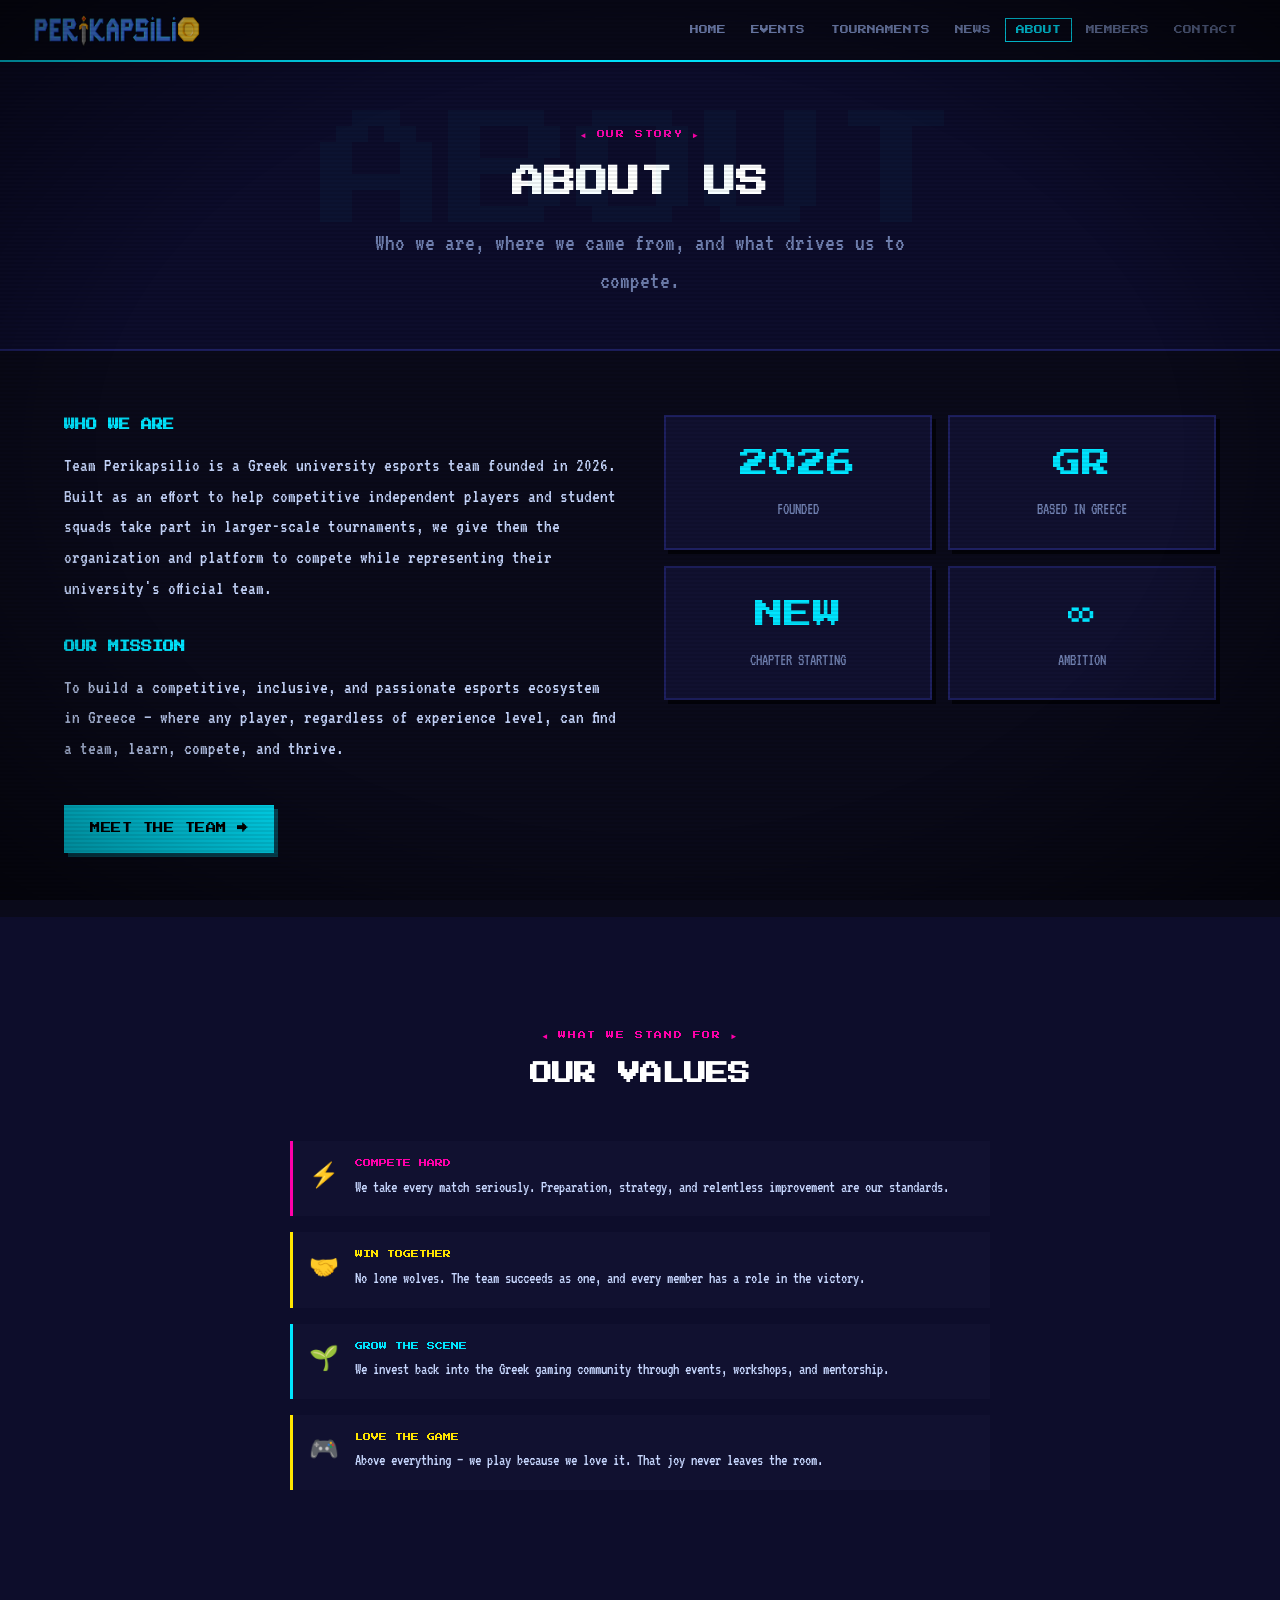
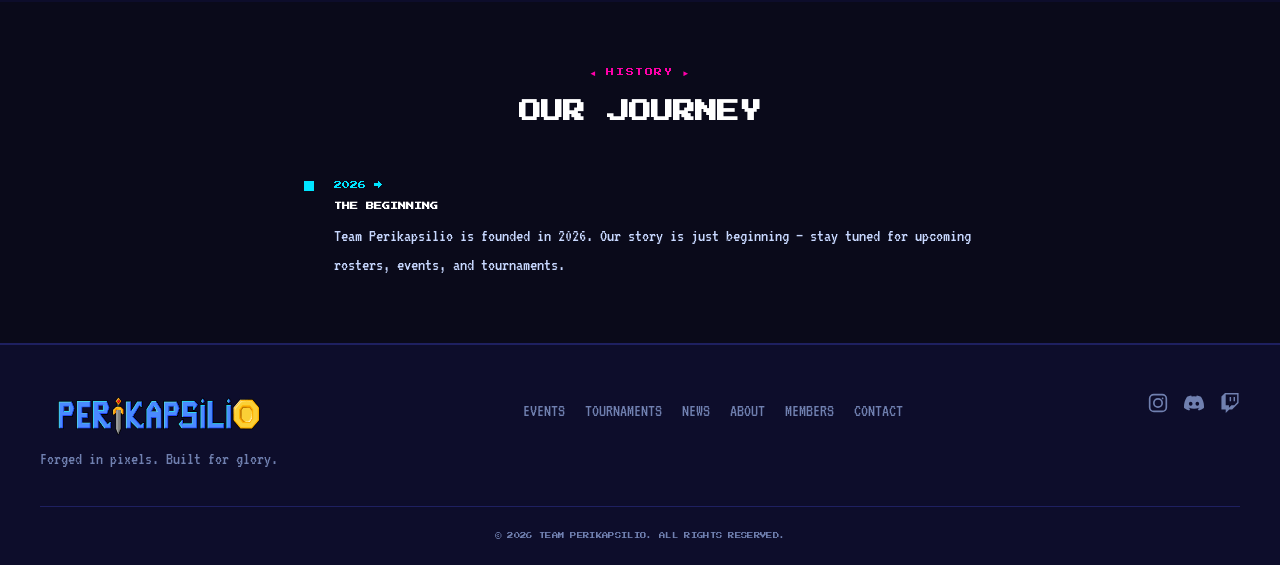
==== about/index.html @ 954b969f "Update About page description for Greek university esports team founded in 2026" ====
<!DOCTYPE html>
<html lang="en">
<head>
<meta charset="UTF-8">
<meta name="viewport" content="width=device-width, initial-scale=1.0">
<title>About — Team Perikapsilio</title>
<link rel="icon" type="image/jpeg" href="../Assets/favicon.jpg">
<link rel="stylesheet" href="../style.css">
<link href="https://fonts.googleapis.com/css2?family=Press+Start+2P&family=VT323&display=swap" rel="stylesheet">
</head>
<body>

<div class="crt-overlay" aria-hidden="true"></div>
<div class="scanlines" aria-hidden="true"></div>

<nav class="navbar">
  <a href="../" class="nav-logo"><img src="../Assets/logo.png" alt="Team Perikapsilio" class="nav-logo-img"></a>
  <button class="hamburger" id="hamburger" aria-label="Toggle menu" aria-expanded="false"><span></span><span></span><span></span></button>
  <ul class="nav-links" id="nav-links">
    <li><a href="../" class="nav-link">HOME</a></li>
    <li><a href="../events/" class="nav-link">EVENTS</a></li>
    <li><a href="../tournaments/" class="nav-link">TOURNAMENTS</a></li>
    <li><a href="../news/" class="nav-link">NEWS</a></li>
    <li><a href="./" class="nav-link active">ABOUT</a></li>
    <li><a href="../members/" class="nav-link">MEMBERS</a></li>
    <li><a href="../contact/" class="nav-link">CONTACT</a></li>
  </ul>
</nav>

<header class="page-hero" data-title="ABOUT">
  <span class="page-hero-tag">◄ OUR STORY ►</span>
  <h1 class="page-hero-title">ABOUT US</h1>
  <p class="page-hero-sub vt">Who we are, where we came from, and what drives us to compete.</p>
</header>

<main>

  <!-- STORY -->
  <section class="section">
    <div class="about-grid">
      <div class="about-text">
        <h3>WHO WE ARE</h3>
        <p>Team Perikapsilio is a Greek university esports team founded in 2026. Built as an effort to help competitive independent players and student squads take part in larger-scale tournaments, we give them the organization and platform to compete while representing their university's official team.</p>

        <h3 style="margin-top:2rem">OUR MISSION</h3>
        <p>To build a competitive, inclusive, and passionate esports ecosystem in Greece — where any player, regardless of experience level, can find a team, learn, compete, and thrive.</p>

        <a href="../members/" class="btn btn-primary press" style="margin-top:1rem">MEET THE TEAM →</a>
      </div>

      <div>
        <div class="stat-grid">
          <div class="stat-box">
            <span class="stat-num">2026</span>
            <span class="stat-label vt">FOUNDED</span>
          </div>
          <div class="stat-box">
            <span class="stat-num">GR</span>
            <span class="stat-label vt">BASED IN GREECE</span>
          </div>
          <div class="stat-box">
            <span class="stat-num">NEW</span>
            <span class="stat-label vt">CHAPTER STARTING</span>
          </div>
          <div class="stat-box">
            <span class="stat-num">∞</span>
            <span class="stat-label vt">AMBITION</span>
          </div>
        </div>
      </div>
    </div>
  </section>

  <!-- VALUES -->
  <section class="section section-alt">
    <div class="section" style="padding:3rem 0">
      <div class="section-header">
        <span class="section-tag press">◄ WHAT WE STAND FOR ►</span>
        <h2 class="section-title press">OUR VALUES</h2>
      </div>
      <div class="values-list" style="max-width:700px;margin:0 auto">
        <div class="value-item">
          <span class="value-icon">⚡</span>
          <div class="value-text">
            <span class="press">COMPETE HARD</span>
            <p class="vt">We take every match seriously. Preparation, strategy, and relentless improvement are our standards.</p>
          </div>
        </div>
        <div class="value-item" style="border-left-color:var(--accent3)">
          <span class="value-icon">🤝</span>
          <div class="value-text">
            <span class="press" style="color:var(--accent3)">WIN TOGETHER</span>
            <p class="vt">No lone wolves. The team succeeds as one, and every member has a role in the victory.</p>
          </div>
        </div>
        <div class="value-item" style="border-left-color:var(--accent)">
          <span class="value-icon">🌱</span>
          <div class="value-text">
            <span class="press" style="color:var(--accent)">GROW THE SCENE</span>
            <p class="vt">We invest back into the Greek gaming community through events, workshops, and mentorship.</p>
          </div>
        </div>
        <div class="value-item" style="border-left-color:#ffe600">
          <span class="value-icon">🎮</span>
          <div class="value-text">
            <span class="press" style="color:#ffe600">LOVE THE GAME</span>
            <p class="vt">Above everything — we play because we love it. That joy never leaves the room.</p>
          </div>
        </div>
      </div>
    </div>
  </section>

  <!-- TIMELINE -->
  <section class="section">
    <div class="section-header">
      <span class="section-tag press">◄ HISTORY ►</span>
      <h2 class="section-title press">OUR JOURNEY</h2>
    </div>
    <div style="max-width:700px;margin:0 auto;display:flex;flex-direction:column;gap:0">
      <div style="display:flex;gap:1.5rem;align-items:flex-start;margin-left:20px;padding-left:1.5rem;position:relative">
        <div style="position:absolute;left:-8px;top:0;width:14px;height:14px;background:var(--accent);border:2px solid var(--bg);animation:blink 1s step-end infinite"></div>
        <div>
          <span class="press" style="font-size:0.5rem;color:var(--accent);display:block;margin-bottom:0.5rem">2026 →</span>
          <h3 class="press" style="font-size:0.5rem;color:var(--text-bright);margin-bottom:0.5rem;line-height:1.8">THE BEGINNING</h3>
          <p class="vt" style="color:var(--text)">Team Perikapsilio is founded in 2026. Our story is just beginning — stay tuned for upcoming rosters, events, and tournaments.</p>
        </div>
      </div>
    </div>
  </section>

</main>

<footer class="footer">
  <div class="footer-inner">
    <div class="footer-brand">
      <img src="../Assets/logo.png" alt="Team Perikapsilio" class="footer-logo-img">
      <p class="vt footer-tagline">Forged in pixels. Built for glory.</p>
    </div>
    <nav class="footer-nav" aria-label="Footer navigation">
      <a href="../events/" class="footer-link vt">EVENTS</a>
      <a href="../tournaments/" class="footer-link vt">TOURNAMENTS</a>
      <a href="../news/" class="footer-link vt">NEWS</a>
      <a href="../about/" class="footer-link vt">ABOUT</a>
      <a href="../members/" class="footer-link vt">MEMBERS</a>
      <a href="../contact/" class="footer-link vt">CONTACT</a>
    </nav>
    <div class="footer-social">
      <a href="https://www.instagram.com/perikapsilio_official/" target="_blank" rel="noopener noreferrer" class="social-link" aria-label="Instagram" title="Instagram">
        <svg width="20" height="20" viewBox="0 0 24 24" fill="none" stroke="currentColor" stroke-width="2" stroke-linecap="square"><rect x="2" y="2" width="20" height="20" rx="5"/><circle cx="12" cy="12" r="5"/><circle cx="17.5" cy="6.5" r="1" fill="currentColor" stroke="none"/></svg>
      </a>
      <a href="https://discord.gg/UD5YmCtFUv" target="_blank" rel="noopener noreferrer" class="social-link" aria-label="Discord" title="Discord">
        <svg width="20" height="20" viewBox="0 0 24 24" fill="currentColor"><path d="M20.317 4.37a19.79 19.79 0 0 0-4.885-1.515.074.074 0 0 0-.079.037c-.21.375-.444.864-.608 1.25a18.27 18.27 0 0 0-5.487 0 12.64 12.64 0 0 0-.617-1.25.077.077 0 0 0-.079-.037A19.736 19.736 0 0 0 3.677 4.37a.07.07 0 0 0-.032.027C.533 9.046-.32 13.58.099 18.057c.002.022.015.043.033.055a19.9 19.9 0 0 0 5.993 3.03.078.078 0 0 0 .084-.028c.462-.63.874-1.295 1.226-1.994a.076.076 0 0 0-.041-.106 13.107 13.107 0 0 1-1.872-.892.077.077 0 0 1-.008-.128 10.2 10.2 0 0 0 .372-.292.074.074 0 0 1 .077-.01c3.928 1.793 8.18 1.793 12.062 0a.074.074 0 0 1 .078.01c.12.098.246.198.373.292a.077.077 0 0 1-.006.127 12.299 12.299 0 0 1-1.873.892.077.077 0 0 0-.041.107c.36.698.772 1.362 1.225 1.993a.076.076 0 0 0 .084.028 19.839 19.839 0 0 0 6.002-3.03.077.077 0 0 0 .032-.054c.5-5.177-.838-9.674-3.549-13.66a.061.061 0 0 0-.031-.03zM8.02 15.33c-1.183 0-2.157-1.085-2.157-2.419 0-1.333.956-2.419 2.157-2.419 1.21 0 2.176 1.096 2.157 2.42 0 1.333-.956 2.418-2.157 2.418zm7.975 0c-1.183 0-2.157-1.085-2.157-2.419 0-1.333.955-2.419 2.157-2.419 1.21 0 2.176 1.096 2.157 2.42 0 1.333-.946 2.418-2.157 2.418z"/></svg>
      </a>
      <a href="https://twitch.tv/teamperikapsilio" target="_blank" rel="noopener noreferrer" class="social-link" aria-label="Twitch" title="Twitch">
        <svg width="20" height="20" viewBox="0 0 24 24" fill="currentColor"><path d="M11.571 4.714h1.715v5.143H11.57zm4.715 0H18v5.143h-1.714zM6 0L1.714 4.286v15.428h5.143V24l4.286-4.286h3.428L22.286 12V0zm14.571 11.143l-3.428 3.428h-3.429l-3 3v-3H6.857V1.714h13.714Z"/></svg>
      </a>
    </div>
    <div class="footer-bottom press">© 2026 TEAM PERIKAPSILIO. ALL RIGHTS RESERVED.</div>
  </div>
</footer>

<script src="../api.js"></script>
<script src="../main.js"></script>
</body>
</html>
---- style.css ----
/* =============================================
   TEAM PERIKAPSILIO — 8-BIT RETRO STYLESHEET
   ============================================= */

@import url('https://fonts.googleapis.com/css2?family=Press+Start+2P&family=VT323&display=swap');

/* ── CSS VARIABLES ── */
:root {
  --bg:           #0a0a1a;
  --bg-alt:       #0d0d2b;
  --bg-card:      #111130;
  --bg-card-h:    #161650;
  --accent:       #00e5ff;
  --accent2:      #ff00aa;
  --accent3:      #ffe600;
  --text:         #c8d8ff;
  --text-dim:     #7080b0;
  --text-bright:  #ffffff;
  --border:       #1e2060;
  --border-h:     #00e5ff;
  --pixel:        3px;
  --grid-gap:     1.5rem;
  --section-pad:  4rem 1.5rem;
}

/* ── RESET ── */
*, *::before, *::after { box-sizing: border-box; margin: 0; padding: 0; }
html { scroll-behavior: smooth; }
::selection { background: var(--accent); color: #000; }
::-webkit-scrollbar { width: 8px; }
::-webkit-scrollbar-track { background: var(--bg); }
::-webkit-scrollbar-thumb { background: var(--border); border: 1px solid var(--accent); }
::-webkit-scrollbar-thumb:hover { background: var(--accent); }
body {
  min-height: 100vh;
  display: flex;
  flex-direction: column;
  background: var(--bg);
  color: var(--text);
  font-family: 'VT323', monospace;
  font-size: 18px;
  line-height: 1.6;
  overflow-x: hidden;
  position: relative;
}
main { flex: 1; width: 100%; }
a { color: inherit; text-decoration: none; }
img { max-width: 100%; display: block; }
ul { list-style: none; }

/* ── FONTS ── */
.press { font-family: 'Press Start 2P', monospace; }
.vt    { font-family: 'VT323', monospace; }

/* ── CRT EFFECTS ── */
.crt-overlay {
  pointer-events: none;
  position: fixed;
  inset: 0;
  z-index: 9998;
  background: radial-gradient(ellipse at center, transparent 60%, rgba(0,0,0,0.55) 100%);
}
.scanlines {
  pointer-events: none;
  position: fixed;
  inset: 0;
  z-index: 9997;
  background: repeating-linear-gradient(
    to bottom,
    transparent 0px,
    transparent 2px,
    rgba(0,0,0,0.08) 2px,
    rgba(0,0,0,0.08) 4px
  );
}

/* ── PIXEL BORDER MIXIN ── */
.pixel-border {
  border: var(--pixel) solid var(--border);
  image-rendering: pixelated;
  position: relative;
}
.pixel-border::before {
  content: '';
  position: absolute;
  inset: -6px;
  border: var(--pixel) solid rgba(0, 229, 255, 0.08);
  pointer-events: none;
}

/* ── NAVBAR ── */
.navbar {
  position: fixed;
  top: 0;
  left: 0;
  right: 0;
  z-index: 1000;
  background: rgba(10, 10, 26, 0.96);
  border-bottom: 2px solid var(--accent);
  display: flex;
  align-items: center;
  justify-content: space-between;
  padding: 0.75rem 2rem;
  backdrop-filter: blur(8px);
}
.nav-logo {
  font-family: 'Press Start 2P', monospace;
  font-size: clamp(0.55rem, 1.5vw, 0.9rem);
  color: var(--accent);
  letter-spacing: 0.05em;
  white-space: nowrap;
  display: inline-flex;
  align-items: center;
}
.nav-logo-img {
  height: 36px;
  width: auto;
  display: block;
  object-fit: contain;
  transition: transform 0.15s, filter 0.15s;
}
.nav-logo:hover .nav-logo-img {
  transform: scale(1.04);
  filter: drop-shadow(0 0 8px rgba(0, 229, 255, 0.45));
}
.pixel-bracket { color: var(--accent2); }
.nav-links {
  display: flex;
  align-items: center;
  gap: 0.25rem;
  flex-wrap: wrap;
}
.nav-link {
  font-family: 'Press Start 2P', monospace;
  font-size: clamp(0.4rem, 1vw, 0.55rem);
  color: var(--text-dim);
  padding: 0.4rem 0.6rem;
  border: 1px solid transparent;
  transition: color 0.15s, border-color 0.15s;
  white-space: nowrap;
}
.nav-link:hover,
.nav-link.active {
  color: var(--accent);
  border-color: var(--accent);
}
.hamburger {
  display: none;
  flex-direction: column;
  gap: 5px;
  background: none;
  border: none;
  cursor: pointer;
  padding: 4px;
}
.hamburger span {
  display: block;
  width: 22px;
  height: 2px;
  background: var(--accent);
  transition: transform 0.2s;
}
.hamburger.open span:nth-child(1) { transform: rotate(45deg) translate(5px, 5px); }
.hamburger.open span:nth-child(2) { opacity: 0; }
.hamburger.open span:nth-child(3) { transform: rotate(-45deg) translate(5px, -5px); }

/* ── HERO ── */
.hero {
  min-height: 100vh;
  display: flex;
  align-items: center;
  justify-content: center;
  text-align: center;
  padding: 6.5rem 1.5rem 4rem;
  position: relative;
  overflow: hidden;
  background:
    radial-gradient(circle at 50% 42%, rgba(0, 229, 255, 0.12) 0%, rgba(255, 0, 170, 0.06) 38%, transparent 70%),
    var(--bg);
}
.hero::before {
  content: '';
  position: absolute;
  left: -10%;
  right: -10%;
  bottom: -25%;
  height: 55%;
  background:
    repeating-linear-gradient(0deg, transparent, transparent 38px, rgba(0,229,255,0.12) 38px, rgba(0,229,255,0.12) 40px),
    repeating-linear-gradient(90deg, transparent, transparent 38px, rgba(255,0,170,0.09) 38px, rgba(255,0,170,0.09) 40px);
  transform: perspective(420px) rotateX(62deg);
  transform-origin: bottom center;
  mask-image: linear-gradient(to top, rgba(0,0,0,0.85) 0%, transparent 90%);
  -webkit-mask-image: linear-gradient(to top, rgba(0,0,0,0.85) 0%, transparent 90%);
  pointer-events: none;
  z-index: 0;
}
.hero::after {
  content: '';
  position: absolute;
  inset: 0;
  background:
    repeating-linear-gradient(0deg, transparent, transparent 40px, rgba(0,229,255,0.015) 40px, rgba(0,229,255,0.015) 41px),
    repeating-linear-gradient(90deg, transparent, transparent 40px, rgba(0,229,255,0.015) 40px, rgba(0,229,255,0.015) 41px);
  pointer-events: none;
}
.hero-inner { position: relative; z-index: 2; max-width: 820px; }
.hero-badge {
  display: inline-block;
  font-family: 'Press Start 2P', monospace;
  font-size: 0.45rem;
  color: var(--accent3);
  border: 1px solid var(--accent3);
  background: rgba(255, 230, 0, 0.08);
  padding: 0.45rem 0.9rem;
  margin-bottom: 1.5rem;
  letter-spacing: 0.15em;
  box-shadow: 3px 3px 0 rgba(255, 230, 0, 0.25);
}
.hero-stars {
  position: absolute;
  inset: 0;
  z-index: 1;
  pointer-events: none;
}
.star {
  position: absolute;
  background: var(--text);
  animation: twinkle var(--dur, 2s) infinite var(--delay, 0s);
}
@keyframes twinkle {
  0%, 100% { opacity: 0.1; }
  50% { opacity: 0.9; }
}

/* pixel logo decorative grid */
.pixel-logo {
  margin: 0 auto 1.5rem;
  width: 54px;
  animation: floatPixel 3.2s ease-in-out infinite;
}
@keyframes floatPixel {
  0%, 100% { transform: translateY(0); }
  50% { transform: translateY(-6px); }
}
.logo-block { display: grid; grid-template-columns: repeat(3,18px); gap: 0; }
.lb { width: 18px; height: 18px; }
.lb1,.lb3,.lb7,.lb9 { background: transparent; }
.lb2,.lb4,.lb6,.lb8 { background: var(--accent2); }
.lb5 { background: var(--accent); }

.hero-sub {
  font-size: clamp(1.4rem, 4vw, 2rem);
  color: var(--accent);
  letter-spacing: 0.3em;
  margin-bottom: 1rem;
}
.hero-title {
  font-size: clamp(1.2rem, 4vw, 2.4rem);
  color: var(--text-bright);
  line-height: 1.8;
  margin-bottom: 1.5rem;
  text-shadow: 3px 3px 0 var(--accent2), 6px 6px 0 rgba(255,0,170,0.2);
}
.hero-desc {
  font-size: clamp(1.2rem, 2.5vw, 1.6rem);
  color: var(--text-dim);
  margin-bottom: 2.5rem;
  max-width: 520px;
  margin-left: auto;
  margin-right: auto;
}
.hero-btns { display: flex; gap: 1rem; justify-content: center; flex-wrap: wrap; margin-bottom: 2rem; }
.blink-cursor {
  font-family: 'Press Start 2P', monospace;
  color: var(--accent);
  animation: blink 1s step-end infinite;
  font-size: 1rem;
}
@keyframes blink { 0%,100% { opacity: 1; } 50% { opacity: 0; } }

/* ── BUTTONS ── */
.btn {
  display: inline-block;
  font-size: clamp(0.45rem, 1.2vw, 0.65rem);
  padding: 0.85rem 1.5rem;
  border: 2px solid;
  cursor: pointer;
  transition: background 0.15s, color 0.15s, transform 0.12s, box-shadow 0.15s;
  white-space: nowrap;
  letter-spacing: 0.05em;
  box-shadow: 4px 4px 0 rgba(0, 0, 0, 0.65);
}
.btn:hover { transform: translate(-1px, -2px); }
.btn:active { transform: translate(2px, 2px); box-shadow: 1px 1px 0 rgba(0, 0, 0, 0.65); }
.btn-primary {
  background: var(--accent);
  color: #000;
  border-color: var(--accent);
  box-shadow: 4px 4px 0 rgba(0, 229, 255, 0.3);
}
.btn-primary:hover {
  background: transparent;
  color: var(--accent);
  box-shadow: 4px 4px 0 var(--accent);
}
.btn-ghost {
  background: rgba(17, 17, 48, 0.6);
  color: var(--accent);
  border-color: var(--accent);
}
.btn-ghost:hover {
  background: var(--accent);
  color: #000;
  box-shadow: 4px 4px 0 rgba(0, 229, 255, 0.35);
}
.btn-accent2 {
  background: var(--accent2);
  color: #fff;
  border-color: var(--accent2);
}
.btn-accent2:hover {
  background: transparent;
  color: var(--accent2);
}

/* ── SECTIONS ── */
.section {
  padding: var(--section-pad);
  max-width: 1200px;
  margin: 0 auto;
}
.section-alt {
  background: var(--bg-alt);
  max-width: 100%;
  padding: var(--section-pad);
}
.section-alt .section { padding: 0; max-width: 1200px; margin: 0 auto; }
.section-alt > .cards-grid,
.section-alt > .news-grid,
.section-alt > .section-header,
.section-alt > .section-footer {
  max-width: 1200px;
  margin-left: auto;
  margin-right: auto;
}
#home-events,
#home-tournaments,
#home-news {
  display: flex;
  flex-wrap: wrap;
  justify-content: center;
  gap: var(--grid-gap);
}
#home-events .card,
#home-tournaments .card,
#home-news .card {
  flex: 1 1 280px;
  max-width: 380px;
}
#home-events .empty-state,
#home-tournaments .empty-state,
#home-news .empty-state {
  width: 100%;
}
.section-header { text-align: center; margin-bottom: 3rem; }
.section-tag {
  font-size: 0.5rem;
  color: var(--accent2);
  letter-spacing: 0.2em;
  display: block;
  margin-bottom: 1rem;
}
.section-title {
  font-size: clamp(0.8rem, 2.5vw, 1.4rem);
  color: var(--text-bright);
  margin-bottom: 0.75rem;
  line-height: 1.6;
}
.section-sub {
  font-size: clamp(1rem, 2vw, 1.4rem);
  color: var(--text-dim);
}
.section-footer { text-align: center; margin-top: 3rem; }

/* ── QUICK STATS STRIP ── */
.stats-strip {
  background: var(--bg-alt);
  border-top: 2px solid var(--border);
  border-bottom: 2px solid var(--border);
  padding: 1.5rem;
}
.stats-strip-inner {
  max-width: 1200px;
  margin: 0 auto;
  display: grid;
  grid-template-columns: repeat(4, 1fr);
  gap: 1rem;
  text-align: center;
}
.strip-stat {
  padding: 0.75rem 0.5rem;
  border: 1px solid rgba(30, 32, 96, 0.8);
  background: rgba(17, 17, 48, 0.65);
}
.strip-num {
  display: block;
  font-family: 'Press Start 2P', monospace;
  font-size: clamp(0.85rem, 2vw, 1.25rem);
  color: var(--accent);
  text-shadow: 2px 2px 0 rgba(255, 0, 170, 0.4);
  margin-bottom: 0.4rem;
}
.strip-label {
  font-size: 1rem;
  color: var(--text-dim);
  letter-spacing: 0.08em;
}
@media (max-width: 640px) {
  .stats-strip-inner { grid-template-columns: repeat(2, 1fr); }
}

/* ── CARDS GRID ── */
.cards-grid {
  display: grid;
  grid-template-columns: repeat(auto-fill, minmax(280px, 1fr));
  gap: var(--grid-gap);
}
.card {
  background: linear-gradient(180deg, var(--bg-card) 0%, #0d0d26 100%);
  border: 2px solid var(--border);
  padding: 1.6rem;
  position: relative;
  overflow: hidden;
  display: flex;
  flex-direction: column;
  align-items: flex-start;
  transition: border-color 0.2s, transform 0.2s, box-shadow 0.2s, background 0.2s;
  box-shadow: 4px 4px 0 rgba(0, 0, 0, 0.65);
  cursor: pointer;
}
.card::before {
  content: '';
  position: absolute;
  top: 0; left: 0; right: 0;
  height: 3px;
  background: var(--card-accent, var(--accent));
}
.card:hover {
  border-color: var(--card-accent, var(--accent));
  transform: translate(-2px, -4px);
  background: var(--bg-card-h);
  box-shadow: 6px 6px 0 var(--card-accent, var(--accent)), 0 0 24px rgba(0, 229, 255, 0.14);
}
.card-link {
  display: inline-block;
  margin-top: auto;
  padding-top: 1.25rem;
  font-family: 'Press Start 2P', monospace;
  font-size: 0.45rem;
  color: var(--card-accent, var(--accent));
  border-bottom: 1px solid;
}
.card-badge {
  font-family: 'Press Start 2P', monospace;
  font-size: 0.45rem;
  background: var(--card-accent, var(--accent));
  color: #000;
  padding: 3px 8px;
  display: inline-block;
  margin-bottom: 1rem;
  letter-spacing: 0.1em;
}
.card-title {
  font-family: 'Press Start 2P', monospace;
  font-size: clamp(0.5rem, 1.3vw, 0.7rem);
  color: var(--text-bright);
  margin-bottom: 0.75rem;
  line-height: 1.8;
}
.card-meta {
  font-size: 1rem;
  color: var(--text-dim);
  margin-bottom: 0.5rem;
  display: flex;
  align-items: center;
  gap: 0.5rem;
}
.card-meta .icon { font-size: 1rem; }
.card-desc {
  font-size: clamp(1.05rem, 1.5vw, 1.2rem);
  color: var(--text);
  line-height: 1.5;
  margin-top: 0.75rem;
  margin-bottom: 0.5rem;
}

/* card color variants */
.card-event   { --card-accent: var(--accent); }
.card-tourney { --card-accent: var(--accent2); }
.card-news    { --card-accent: var(--accent3); }

/* ── NEWS GRID ── */
.news-grid {
  display: grid;
  grid-template-columns: repeat(auto-fill, minmax(300px, 1fr));
  gap: var(--grid-gap);
}

/* ── LOADING / EMPTY ── */
.card-loading {
  grid-column: 1 / -1;
  text-align: center;
  color: var(--accent);
  font-size: 0.6rem;
  padding: 3rem;
  animation: blink 1s step-end infinite;
}
.empty-state {
  grid-column: 1 / -1;
  text-align: center;
  padding: 3rem;
  border: 2px dashed var(--border);
  color: var(--text-dim);
}
.empty-state .press { font-size: 0.55rem; color: var(--text-dim); display: block; margin-bottom: 0.5rem; }

/* ── PAGE HERO (inner pages) ── */
.page-hero {
  padding: 8rem 1.5rem 3rem;
  text-align: center;
  background: var(--bg-alt);
  border-bottom: 2px solid var(--border);
  position: relative;
  overflow: hidden;
}
.page-hero::after {
  content: attr(data-title);
  position: absolute;
  font-family: 'Press Start 2P', monospace;
  font-size: clamp(3rem, 12vw, 8rem);
  color: rgba(0,229,255,0.03);
  top: 50%;
  left: 50%;
  transform: translate(-50%, -50%);
  white-space: nowrap;
  pointer-events: none;
  user-select: none;
}
.page-hero-tag {
  font-family: 'Press Start 2P', monospace;
  font-size: 0.5rem;
  color: var(--accent2);
  letter-spacing: 0.2em;
  display: block;
  margin-bottom: 1rem;
}
.page-hero-title {
  font-family: 'Press Start 2P', monospace;
  font-size: clamp(1rem, 3vw, 2rem);
  color: var(--text-bright);
  margin-bottom: 1rem;
  line-height: 1.6;
}
.page-hero-sub {
  font-size: clamp(1.1rem, 2vw, 1.5rem);
  color: var(--text-dim);
  max-width: 560px;
  margin: 0 auto;
}

/* ── FILTER BAR ── */
.filter-bar {
  display: flex;
  align-items: center;
  gap: 0.75rem;
  flex-wrap: wrap;
  margin-bottom: 2rem;
}
.filter-label {
  font-family: 'Press Start 2P', monospace;
  font-size: 0.45rem;
  color: var(--text-dim);
}
.filter-btn {
  font-family: 'Press Start 2P', monospace;
  font-size: 0.4rem;
  padding: 0.4rem 0.8rem;
  background: transparent;
  border: 1px solid var(--border);
  color: var(--text-dim);
  cursor: pointer;
  transition: all 0.15s;
}
.filter-btn:hover,
.filter-btn.active {
  border-color: var(--accent);
  color: var(--accent);
}
.search-input {
  font-family: 'VT323', monospace;
  font-size: 1.2rem;
  padding: 0.4rem 0.8rem;
  background: var(--bg-card);
  border: 1px solid var(--border);
  color: var(--text);
  outline: none;
  flex: 1;
  min-width: 180px;
}
.search-input:focus { border-color: var(--accent); }
.search-input::placeholder { color: var(--text-dim); }

/* ── ABOUT PAGE ── */
.about-grid {
  display: grid;
  grid-template-columns: 1fr 1fr;
  gap: 3rem;
  align-items: start;
}
.about-text h3 {
  font-family: 'Press Start 2P', monospace;
  font-size: 0.7rem;
  color: var(--accent);
  margin-bottom: 1rem;
  line-height: 1.8;
}
.about-text p {
  font-size: 1.2rem;
  color: var(--text);
  margin-bottom: 1.5rem;
  line-height: 1.6;
}
.stat-grid {
  display: grid;
  grid-template-columns: 1fr 1fr;
  gap: 1rem;
}
.stat-box {
  background: var(--bg-card);
  border: 2px solid var(--border);
  padding: 1.5rem;
  text-align: center;
  box-shadow: 4px 4px 0 rgba(0, 0, 0, 0.65);
  transition: border-color 0.2s, transform 0.2s;
}
.stat-box:hover { border-color: var(--accent); transform: translate(-1px, -2px); }
.stat-num {
  font-family: 'Press Start 2P', monospace;
  font-size: clamp(1rem, 3vw, 1.8rem);
  color: var(--accent);
  display: block;
  margin-bottom: 0.5rem;
}
.stat-label {
  font-size: 1rem;
  color: var(--text-dim);
}
.values-list { display: flex; flex-direction: column; gap: 1rem; }
.value-item {
  display: flex;
  align-items: flex-start;
  gap: 1rem;
  padding: 1rem;
  background: var(--bg-card);
  border-left: 3px solid var(--accent2);
}
.value-icon { font-size: 1.5rem; }
.value-text .press { font-size: 0.5rem; color: var(--accent2); display: block; margin-bottom: 0.3rem; }
.value-text p { font-size: 1rem; color: var(--text); }

/* ── MEMBERS PAGE ── */
.members-grid {
  display: grid;
  grid-template-columns: repeat(auto-fill, minmax(220px, 1fr));
  gap: 1.5rem;
}
.member-card {
  background: linear-gradient(180deg, var(--bg-card) 0%, #0d0d26 100%);
  border: 2px solid var(--border);
  padding: 1.5rem;
  text-align: center;
  box-shadow: 4px 4px 0 rgba(0, 0, 0, 0.65);
  transition: border-color 0.2s, transform 0.2s, box-shadow 0.2s;
}
.member-card:hover {
  border-color: var(--accent);
  transform: translate(-2px, -4px);
  box-shadow: 6px 6px 0 var(--accent);
}
.member-avatar {
  width: 80px;
  height: 80px;
  margin: 0 auto 1rem;
  position: relative;
  overflow: hidden;
}
.member-avatar.has-img {
  border: 2px solid var(--accent);
}
.member-avatar-img {
  width: 100%;
  height: 100%;
  object-fit: cover;
  display: block;
}
.pixel-avatar {
  width: 80px;
  height: 80px;
  display: grid;
  grid-template-columns: repeat(8, 10px);
  gap: 0;
  image-rendering: pixelated;
}
.pa { width: 10px; height: 10px; }
.member-name {
  font-family: 'Press Start 2P', monospace;
  font-size: 0.55rem;
  color: var(--text-bright);
  margin-bottom: 0.5rem;
  line-height: 1.6;
}
.member-role {
  font-family: 'Press Start 2P', monospace;
  font-size: 0.4rem;
  color: var(--accent);
  padding: 3px 8px;
  border: 1px solid var(--accent);
  display: inline-block;
  margin-bottom: 0.75rem;
  letter-spacing: 0.05em;
}
.member-game { font-size: 1rem; color: var(--text-dim); }
.member-socials { display: flex; gap: 0.5rem; justify-content: center; flex-wrap: wrap; margin-top: 0.9rem; }
.member-social {
  display: inline-flex;
  align-items: center;
  justify-content: center;
  width: 32px;
  height: 32px;
  border: 1px solid var(--border);
  background: var(--bg);
  color: var(--text-dim);
  transition: color 0.15s, border-color 0.15s, transform 0.15s, box-shadow 0.15s;
}
.member-social:hover {
  color: var(--accent);
  border-color: var(--accent);
  transform: translateY(-2px);
  box-shadow: 2px 2px 0 var(--accent);
}

/* ── CONTACT PAGE ── */
.contact-layout {
  display: grid;
  grid-template-columns: 1fr 1fr;
  gap: 3rem;
  align-items: start;
}
.contact-info { display: flex; flex-direction: column; gap: 1.5rem; }
.contact-item {
  display: flex;
  align-items: flex-start;
  gap: 1rem;
  padding: 1.25rem;
  background: var(--bg-card);
  border: 2px solid var(--border);
}
.contact-icon { font-size: 1.5rem; }
.contact-label {
  font-family: 'Press Start 2P', monospace;
  font-size: 0.45rem;
  color: var(--text-dim);
  display: block;
  margin-bottom: 0.4rem;
}
.contact-val { font-size: 1.1rem; color: var(--text); }
.contact-val a:hover { color: var(--accent); }
.contact-form { background: var(--bg-card); border: 2px solid var(--border); padding: 2rem; }
.form-title {
  font-family: 'Press Start 2P', monospace;
  font-size: 0.65rem;
  color: var(--accent);
  margin-bottom: 1.5rem;
  line-height: 1.8;
}
.form-group { margin-bottom: 1.25rem; }
.form-label {
  font-family: 'Press Start 2P', monospace;
  font-size: 0.45rem;
  color: var(--text-dim);
  display: block;
  margin-bottom: 0.5rem;
  letter-spacing: 0.05em;
}
.form-input,
.form-textarea,
.form-select {
  width: 100%;
  background: var(--bg);
  border: 2px solid var(--border);
  color: var(--text);
  font-family: 'VT323', monospace;
  font-size: 1.2rem;
  padding: 0.75rem;
  outline: none;
  transition: border-color 0.15s;
  appearance: none;
}
.form-input:focus,
.form-textarea:focus,
.form-select:focus { border-color: var(--accent); }
.form-textarea { min-height: 140px; resize: vertical; }
.form-select { background-image: url("data:image/svg+xml,%3Csvg xmlns='http://www.w3.org/2000/svg' width='12' height='8'%3E%3Cpath d='M0 0l6 8 6-8z' fill='%2300e5ff'/%3E%3C/svg%3E"); background-repeat: no-repeat; background-position: right 12px center; padding-right: 2rem; }
.form-msg {
  display: none;
  font-family: 'Press Start 2P', monospace;
  font-size: 0.5rem;
  padding: 0.75rem;
  margin-top: 1rem;
  text-align: center;
}
.form-msg.success { display: block; background: rgba(0,229,255,0.1); border: 1px solid var(--accent); color: var(--accent); }
.form-msg.error { display: block; background: rgba(255,0,0,0.1); border: 1px solid #f00; color: #f00; }

/* ── TOURNAMENT BRACKET hint ── */
.bracket-notice {
  background: var(--bg-card);
  border: 2px solid var(--accent3);
  padding: 1.5rem;
  margin-bottom: 2rem;
  display: flex;
  align-items: center;
  gap: 1rem;
}
.bracket-notice .press { font-size: 0.5rem; color: var(--accent3); }
.bracket-notice p { font-size: 1rem; color: var(--text-dim); }

/* ── ARTICLE / NEWS DETAIL ── */
.article-header { margin-bottom: 2rem; }
.article-title {
  font-family: 'Press Start 2P', monospace;
  font-size: clamp(0.65rem, 2vw, 1rem);
  color: var(--text-bright);
  margin-bottom: 1rem;
  line-height: 1.8;
}
.article-meta { display: flex; gap: 1.5rem; flex-wrap: wrap; margin-bottom: 1rem; }
.article-meta span { font-size: 1rem; color: var(--text-dim); }
.article-body { font-size: 1.2rem; color: var(--text); line-height: 1.7; }
.article-body p { margin-bottom: 1rem; }

/* ── FOOTER ── */
.footer {
  background: var(--bg-alt);
  border-top: 2px solid var(--border);
  padding: 3rem 1.5rem 1.5rem;
}
.footer-inner {
  max-width: 1200px;
  margin: 0 auto;
  display: grid;
  grid-template-columns: auto 1fr auto;
  gap: 2rem;
  align-items: start;
}
.footer-brand { display: flex; flex-direction: column; gap: 0.5rem; }
.footer-logo {
  font-size: clamp(0.5rem, 1.5vw, 0.7rem);
  color: var(--accent);
}
.footer-logo-img {
  height: 44px;
  width: auto;
  display: block;
  object-fit: contain;
}
.footer-tagline { font-size: 1.1rem; color: var(--text-dim); }
.footer-nav {
  display: flex;
  gap: 1.25rem;
  flex-wrap: wrap;
  justify-content: center;
  padding-top: 0.25rem;
}
.footer-link {
  font-size: 1.1rem;
  color: var(--text-dim);
  transition: color 0.15s;
}
.footer-link:hover { color: var(--accent); }
.footer-social {
  display: flex;
  gap: 1rem;
  align-items: center;
}
.social-link {
  color: var(--text-dim);
  transition: color 0.15s, transform 0.15s;
  display: flex;
  align-items: center;
}
.social-link:hover { color: var(--accent); transform: translateY(-2px); }
.footer-bottom {
  grid-column: 1 / -1;
  text-align: center;
  padding-top: 1.5rem;
  border-top: 1px solid var(--border);
  font-size: 0.4rem;
  color: var(--text-dim);
  letter-spacing: 0.05em;
}

/* ── PAGINATION ── */
.pagination {
  display: flex;
  gap: 0.5rem;
  justify-content: center;
  margin-top: 3rem;
  flex-wrap: wrap;
}
.page-btn {
  font-family: 'Press Start 2P', monospace;
  font-size: 0.4rem;
  padding: 0.5rem 0.75rem;
  background: transparent;
  border: 1px solid var(--border);
  color: var(--text-dim);
  cursor: pointer;
  transition: all 0.15s;
}
.page-btn:hover,
.page-btn.active { border-color: var(--accent); color: var(--accent); }

/* ── BACK TO TOP ── */
.back-top {
  position: fixed;
  bottom: 2rem;
  right: 2rem;
  z-index: 500;
  background: var(--accent);
  color: #000;
  font-family: 'Press Start 2P', monospace;
  font-size: 0.5rem;
  padding: 0.6rem 0.8rem;
  cursor: pointer;
  border: none;
  opacity: 0;
  transition: opacity 0.3s, transform 0.2s;
  pointer-events: none;
}
.back-top.visible { opacity: 1; pointer-events: all; }
.back-top:hover { transform: translateY(-3px); }

/* ── RESPONSIVE ── */
@media (max-width: 900px) {
  .footer-inner { grid-template-columns: 1fr 1fr; }
  .footer-brand { grid-column: 1 / -1; }
  .about-grid { grid-template-columns: 1fr; }
  .contact-layout { grid-template-columns: 1fr; }
}

@media (max-width: 640px) {
  :root {
    --section-pad: 2.75rem 1rem;
    --grid-gap: 1.15rem;
  }
  .navbar { position: relative; padding: 0.75rem 1rem; }
  .nav-logo-img { height: 30px; }
  .hamburger { display: flex; padding: 8px; }
  .nav-links {
    position: absolute;
    top: 100%;
    left: 0;
    right: 0;
    background: rgba(10,10,26,0.98);
    border-bottom: 2px solid var(--accent);
    flex-direction: column;
    gap: 0;
    max-height: 0;
    overflow: hidden;
    transition: max-height 0.3s;
    z-index: 1001;
  }
  .nav-links.open { max-height: 500px; }
  .nav-link {
    display: block;
    padding: 0.95rem 1.25rem;
    border: none;
    border-bottom: 1px solid var(--border);
    font-size: 0.52rem;
    width: 100%;
  }
  .hero { min-height: calc(100vh - 60px); padding: 2.5rem 1rem 3rem; }
  .hero-btns { flex-direction: column; align-items: stretch; }
  .hero-btns .btn { width: 100%; text-align: center; }
  .page-hero { padding: 3rem 1rem 2rem; }
  .filter-bar { gap: 0.5rem; }
  .filter-btn { padding: 0.55rem 0.8rem; font-size: 0.42rem; }
  .search-input { flex: 1 1 100%; min-width: 0; width: 100%; }
  .stat-grid { grid-template-columns: 1fr; }
  .cards-grid,
  .news-grid { grid-template-columns: 1fr; }
  .members-grid { grid-template-columns: repeat(auto-fill, minmax(160px, 1fr)); }
  .contact-form { padding: 1.25rem; }
  .footer-inner { grid-template-columns: 1fr; text-align: center; justify-items: center; }
  .footer-brand { align-items: center; }
  .footer-nav { flex-direction: column; gap: 0.65rem; }
  .footer-social { justify-content: center; }
  .back-top { bottom: 1rem; right: 1rem; padding: 0.55rem 0.7rem; }
}

@media (max-width: 420px) {
  .members-grid { grid-template-columns: 1fr; }
}

@media (prefers-reduced-motion: reduce) {
  *, *::before, *::after { animation-duration: 0.01ms !important; transition-duration: 0.01ms !important; }
}

/* ── ARTICLE DETAIL PAGE ── */
.article-detail {
  background: linear-gradient(180deg, var(--bg-card) 0%, #0d0d26 100%);
  border: 2px solid var(--border);
  padding: 2.5rem;
  box-shadow: 6px 6px 0 rgba(0, 0, 0, 0.7);
}
.article-back {
  margin-bottom: 2rem;
}
.article-detail .article-body {
  border-top: 1px solid var(--border);
  padding-top: 1.5rem;
  margin-top: 1.5rem;
}
.article-cover {
  width: 100%;
  max-height: 460px;
  object-fit: cover;
  border: 2px solid var(--border);
  margin-bottom: 1.5rem;
}
.article-body h2,
.article-body h3 {
  font-family: 'Press Start 2P', monospace;
  color: var(--accent);
  font-size: 0.7rem;
  line-height: 1.8;
  margin: 1.5rem 0 0.75rem;
}
.article-body code {
  background: var(--bg);
  border: 1px solid var(--border);
  padding: 0.1rem 0.4rem;
  color: var(--accent3);
}
.article-inline-link { color: var(--accent); border-bottom: 1px solid var(--accent); }
.article-inline-img {
  max-width: 100%;
  border: 2px solid var(--border);
  margin: 1.25rem 0;
}
.article-list {
  list-style: square;
  padding-left: 1.5rem;
  margin-bottom: 1rem;
}
.article-media-grid {
  display: grid;
  grid-template-columns: repeat(auto-fit, minmax(280px, 1fr));
  gap: 1.25rem;
  margin-top: 2rem;
  padding-top: 1.5rem;
  border-top: 1px solid var(--border);
}
.article-media-item {
  background: var(--bg);
  border: 2px solid var(--border);
  padding: 0.75rem;
}
.article-img,
.article-video {
  width: 100%;
  max-height: 420px;
  object-fit: cover;
  display: block;
}
.article-video-wrap {
  position: relative;
  padding-bottom: 56.25%;
  height: 0;
  overflow: hidden;
}
.article-video-wrap iframe {
  position: absolute;
  inset: 0;
  width: 100%;
  height: 100%;
}
.article-media-cap {
  margin-top: 0.6rem;
  font-size: 1rem;
  color: var(--text-dim);
  text-align: center;
}
@media (max-width: 640px) {
  .article-detail { padding: 1.5rem; }
}
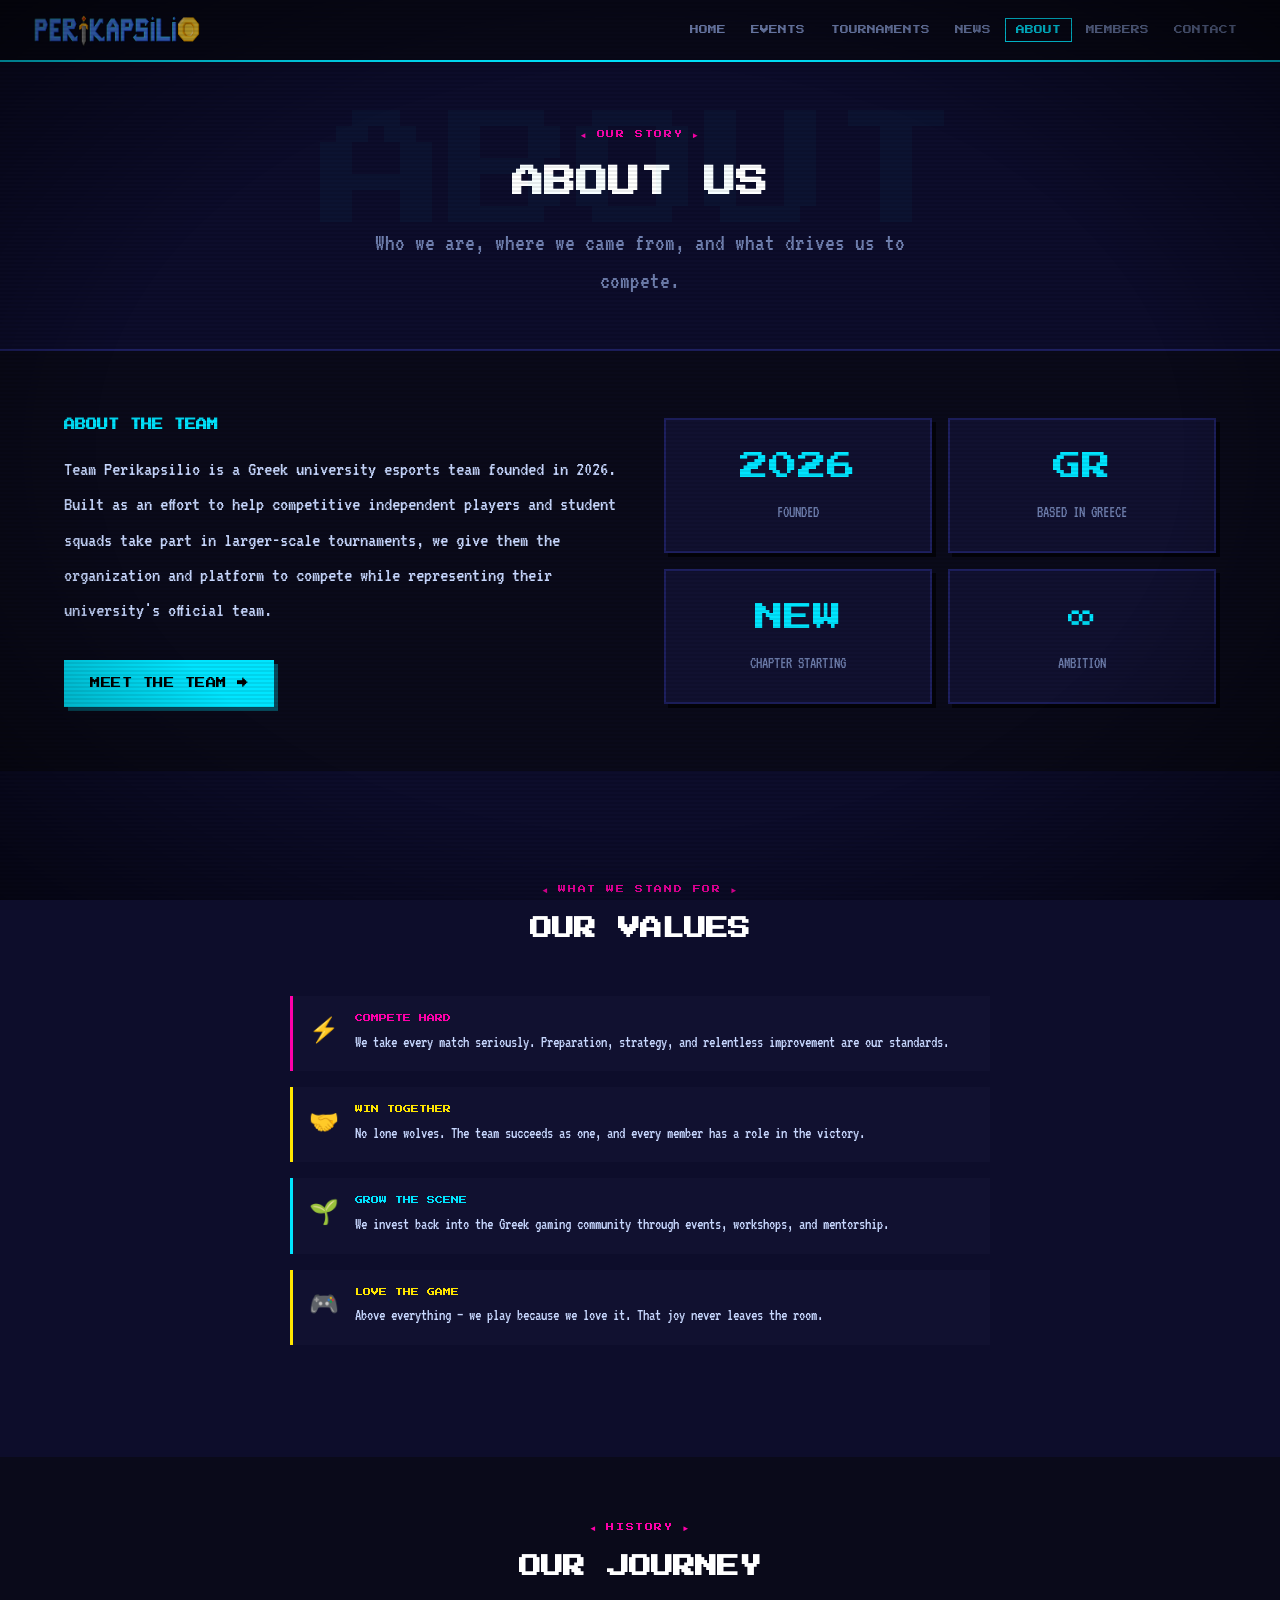
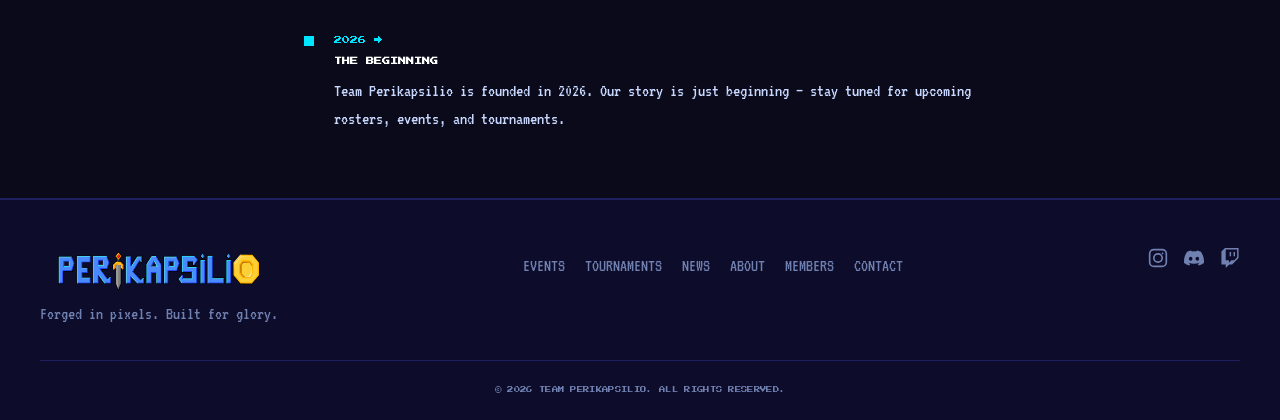
==== commit f6b4c7b5: "Remove Our Mission, rename to About the Team, and vertically balance about-grid" ====
--- a/about/index.html
+++ b/about/index.html
@@ -39,13 +39,10 @@
   <section class="section">
     <div class="about-grid">
       <div class="about-text">
-        <h3>WHO WE ARE</h3>
-        <p>Team Perikapsilio is a Greek university esports team founded in 2026. Built as an effort to help competitive independent players and student squads take part in larger-scale tournaments, we give them the organization and platform to compete while representing their university's official team.</p>
+        <h3>ABOUT THE TEAM</h3>
+        <p style="font-size:1.3rem;line-height:1.7">Team Perikapsilio is a Greek university esports team founded in 2026. Built as an effort to help competitive independent players and student squads take part in larger-scale tournaments, we give them the organization and platform to compete while representing their university's official team.</p>
 
-        <h3 style="margin-top:2rem">OUR MISSION</h3>
-        <p>To build a competitive, inclusive, and passionate esports ecosystem in Greece — where any player, regardless of experience level, can find a team, learn, compete, and thrive.</p>
-
-        <a href="../members/" class="btn btn-primary press" style="margin-top:1rem">MEET THE TEAM →</a>
+        <a href="../members/" class="btn btn-primary press" style="margin-top:0.5rem">MEET THE TEAM →</a>
       </div>
 
       <div>
--- a/style.css
+++ b/style.css
@@ -616,7 +616,7 @@
   display: grid;
   grid-template-columns: 1fr 1fr;
   gap: 3rem;
-  align-items: start;
+  align-items: center;
 }
 .about-text h3 {
   font-family: 'Press Start 2P', monospace;
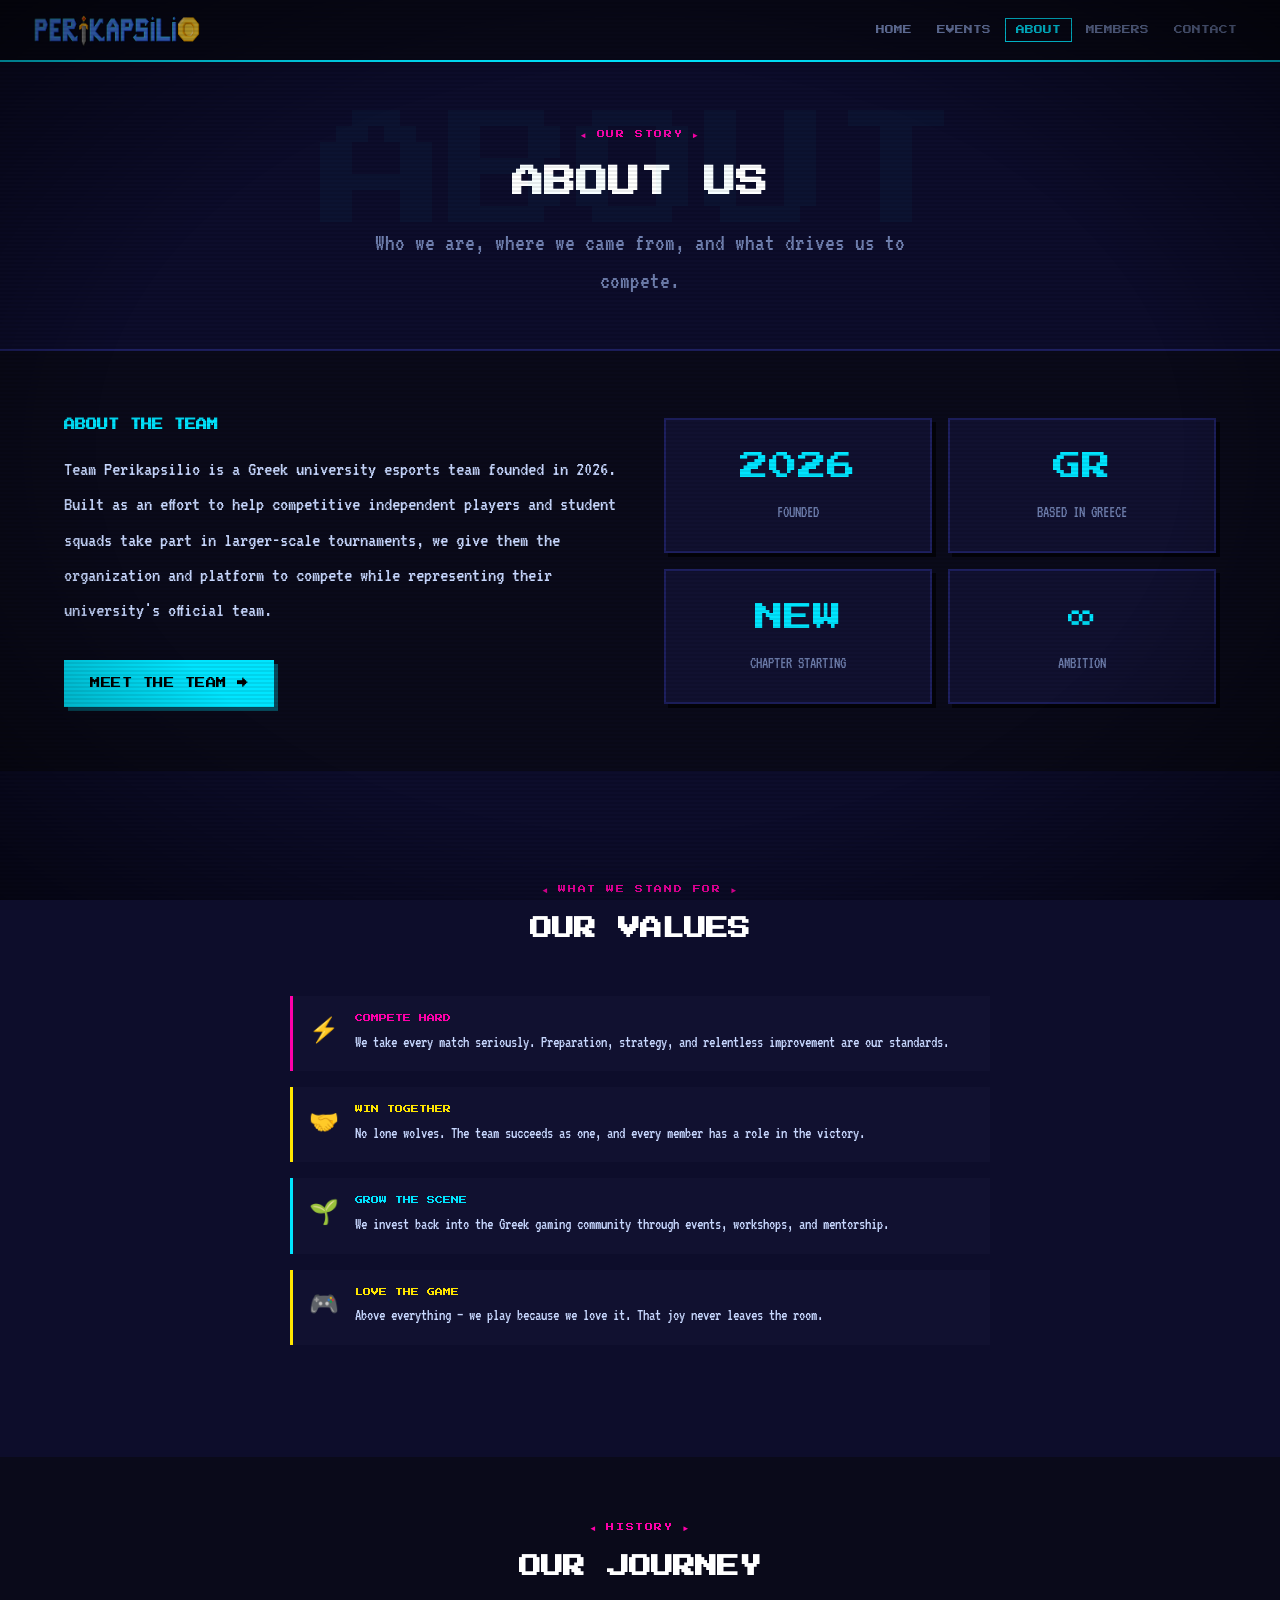
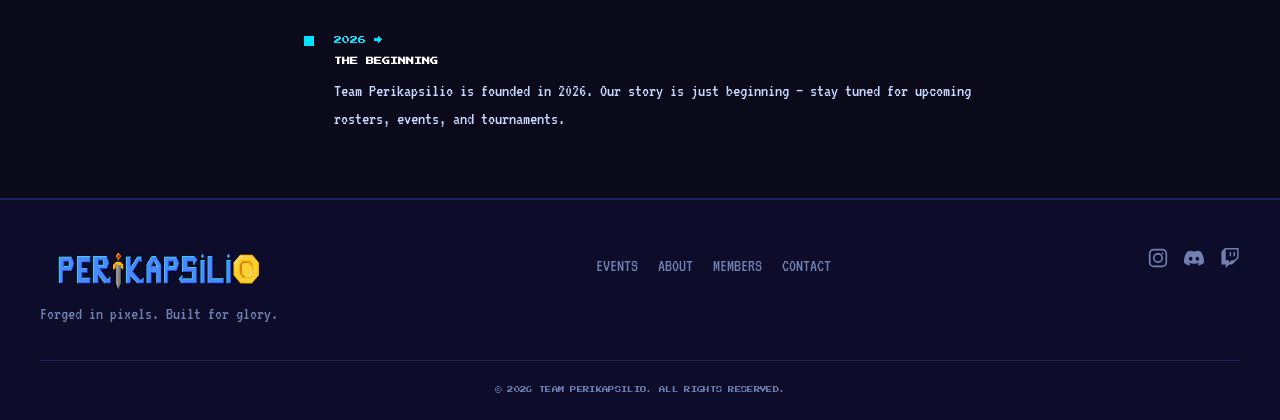
==== commit 89e25390: "Remove Tournaments and News links and Coming Soon pages on events-only branch" ====
--- a/about/index.html
+++ b/about/index.html
@@ -19,8 +19,6 @@
   <ul class="nav-links" id="nav-links">
     <li><a href="../" class="nav-link">HOME</a></li>
     <li><a href="../events/" class="nav-link">EVENTS</a></li>
-    <li><a href="../tournaments/" class="nav-link">TOURNAMENTS</a></li>
-    <li><a href="../news/" class="nav-link">NEWS</a></li>
     <li><a href="./" class="nav-link active">ABOUT</a></li>
     <li><a href="../members/" class="nav-link">MEMBERS</a></li>
     <li><a href="../contact/" class="nav-link">CONTACT</a></li>
@@ -136,8 +134,6 @@
     </div>
     <nav class="footer-nav" aria-label="Footer navigation">
       <a href="../events/" class="footer-link vt">EVENTS</a>
-      <a href="../tournaments/" class="footer-link vt">TOURNAMENTS</a>
-      <a href="../news/" class="footer-link vt">NEWS</a>
       <a href="../about/" class="footer-link vt">ABOUT</a>
       <a href="../members/" class="footer-link vt">MEMBERS</a>
       <a href="../contact/" class="footer-link vt">CONTACT</a>
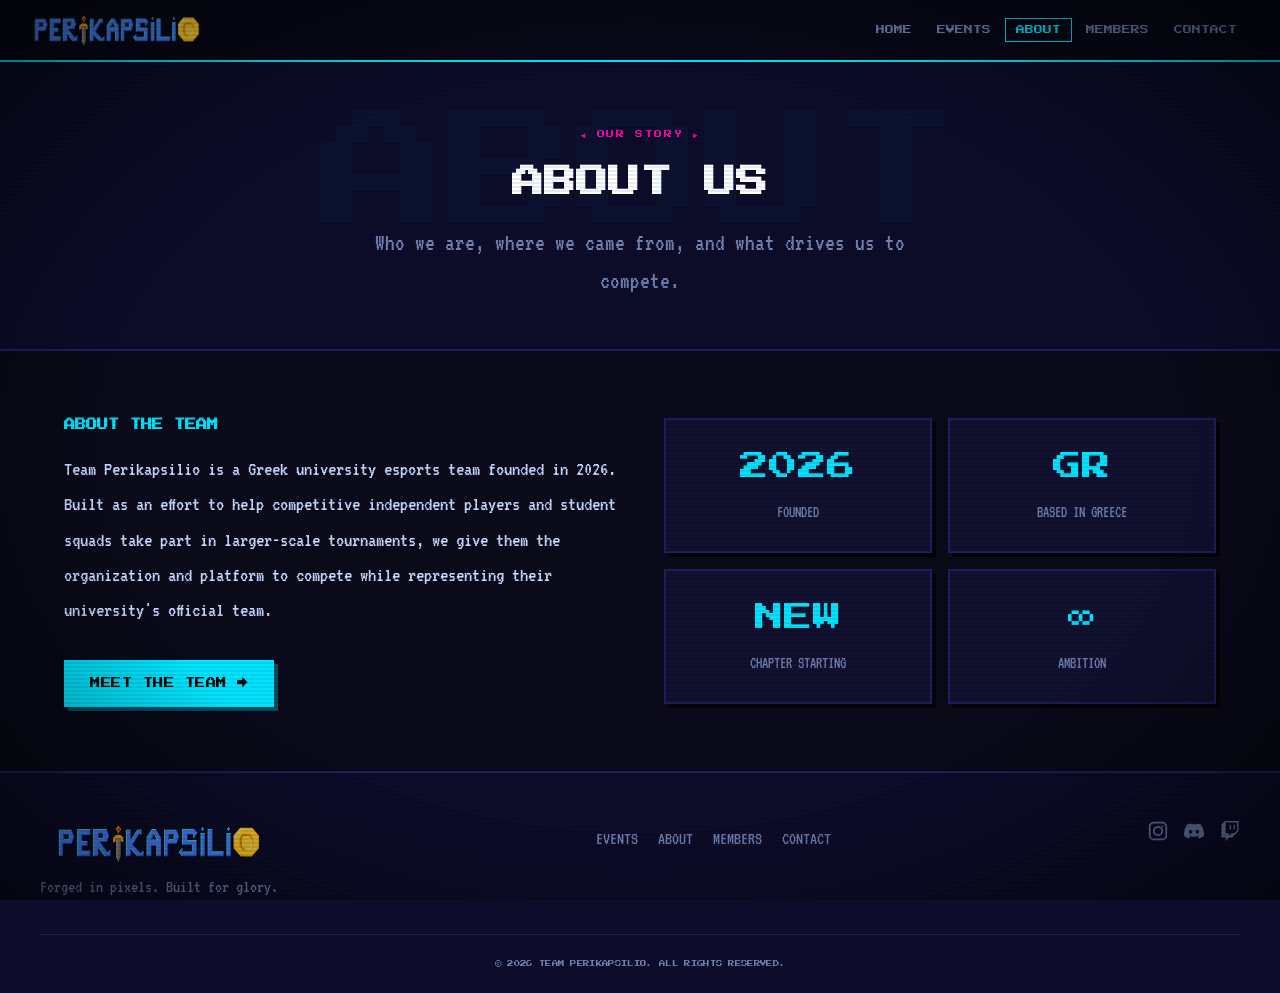
==== commit fc823bb9: "Remove Our Values and Our Journey sections from About page" ====
--- a/about/index.html
+++ b/about/index.html
@@ -66,64 +66,6 @@
     </div>
   </section>
 
-  <!-- VALUES -->
-  <section class="section section-alt">
-    <div class="section" style="padding:3rem 0">
-      <div class="section-header">
-        <span class="section-tag press">◄ WHAT WE STAND FOR ►</span>
-        <h2 class="section-title press">OUR VALUES</h2>
-      </div>
-      <div class="values-list" style="max-width:700px;margin:0 auto">
-        <div class="value-item">
-          <span class="value-icon">⚡</span>
-          <div class="value-text">
-            <span class="press">COMPETE HARD</span>
-            <p class="vt">We take every match seriously. Preparation, strategy, and relentless improvement are our standards.</p>
-          </div>
-        </div>
-        <div class="value-item" style="border-left-color:var(--accent3)">
-          <span class="value-icon">🤝</span>
-          <div class="value-text">
-            <span class="press" style="color:var(--accent3)">WIN TOGETHER</span>
-            <p class="vt">No lone wolves. The team succeeds as one, and every member has a role in the victory.</p>
-          </div>
-        </div>
-        <div class="value-item" style="border-left-color:var(--accent)">
-          <span class="value-icon">🌱</span>
-          <div class="value-text">
-            <span class="press" style="color:var(--accent)">GROW THE SCENE</span>
-            <p class="vt">We invest back into the Greek gaming community through events, workshops, and mentorship.</p>
-          </div>
-        </div>
-        <div class="value-item" style="border-left-color:#ffe600">
-          <span class="value-icon">🎮</span>
-          <div class="value-text">
-            <span class="press" style="color:#ffe600">LOVE THE GAME</span>
-            <p class="vt">Above everything — we play because we love it. That joy never leaves the room.</p>
-          </div>
-        </div>
-      </div>
-    </div>
-  </section>
-
-  <!-- TIMELINE -->
-  <section class="section">
-    <div class="section-header">
-      <span class="section-tag press">◄ HISTORY ►</span>
-      <h2 class="section-title press">OUR JOURNEY</h2>
-    </div>
-    <div style="max-width:700px;margin:0 auto;display:flex;flex-direction:column;gap:0">
-      <div style="display:flex;gap:1.5rem;align-items:flex-start;margin-left:20px;padding-left:1.5rem;position:relative">
-        <div style="position:absolute;left:-8px;top:0;width:14px;height:14px;background:var(--accent);border:2px solid var(--bg);animation:blink 1s step-end infinite"></div>
-        <div>
-          <span class="press" style="font-size:0.5rem;color:var(--accent);display:block;margin-bottom:0.5rem">2026 →</span>
-          <h3 class="press" style="font-size:0.5rem;color:var(--text-bright);margin-bottom:0.5rem;line-height:1.8">THE BEGINNING</h3>
-          <p class="vt" style="color:var(--text)">Team Perikapsilio is founded in 2026. Our story is just beginning — stay tuned for upcoming rosters, events, and tournaments.</p>
-        </div>
-      </div>
-    </div>
-  </section>
-
 </main>
 
 <footer class="footer">
--- a/style.css
+++ b/style.css
@@ -346,7 +346,8 @@
 }
 #home-events,
 #home-tournaments,
-#home-news {
+#home-news,
+#home-highlights .cards-grid {
   display: flex;
   flex-wrap: wrap;
   justify-content: center;
@@ -354,9 +355,48 @@
 }
 #home-events .card,
 #home-tournaments .card,
-#home-news .card {
+#home-news .card,
+#home-highlights .card {
   flex: 1 1 280px;
   max-width: 380px;
+}
+#home-highlights .card {
+  text-align: center;
+  align-items: center;
+}
+
+/* ── HOME CTA BOX ── */
+.cta-box {
+  max-width: 860px;
+  margin: 0 auto;
+  text-align: center;
+  position: relative;
+  overflow: hidden;
+  background:
+    radial-gradient(circle at 50% 0%, rgba(0, 229, 255, 0.14) 0%, transparent 65%),
+    linear-gradient(180deg, var(--bg-card) 0%, #0b0b22 100%);
+  border: 2px solid var(--accent);
+  padding: 3.5rem 2rem;
+  box-shadow: 6px 6px 0 var(--accent2), 0 0 32px rgba(0, 229, 255, 0.12);
+}
+.cta-box::before {
+  content: '';
+  position: absolute;
+  top: 0;
+  left: 0;
+  right: 0;
+  height: 4px;
+  background: linear-gradient(90deg, var(--accent), var(--accent2), var(--accent3));
+}
+.cta-desc {
+  font-size: clamp(1.15rem, 2vw, 1.35rem);
+  color: var(--text);
+  max-width: 560px;
+  margin: 0 auto 2rem;
+  line-height: 1.6;
+}
+@media (max-width: 640px) {
+  .cta-box { padding: 2.25rem 1.25rem; }
 }
 #home-events .empty-state,
 #home-tournaments .empty-state,
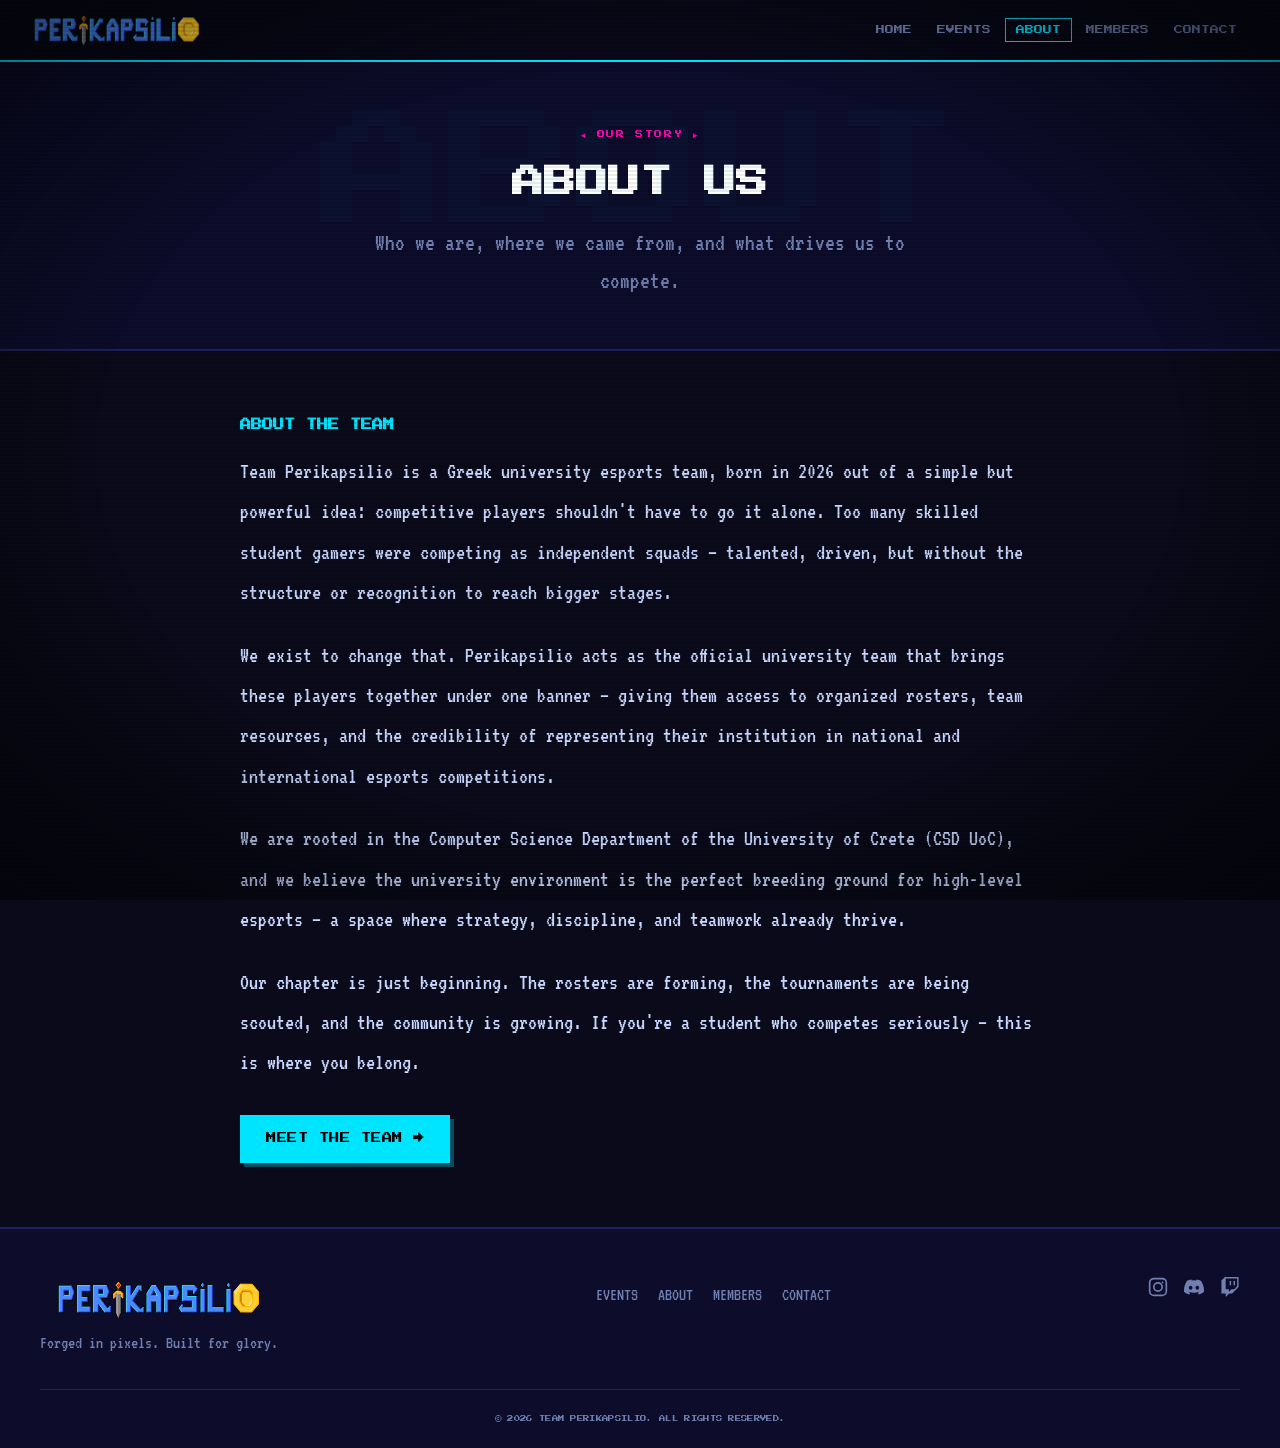
==== commit e3b38ce8: "About: remove stat blocks, expand written content" ====
--- a/about/index.html
+++ b/about/index.html
@@ -35,34 +35,17 @@
 
   <!-- STORY -->
   <section class="section">
-    <div class="about-grid">
-      <div class="about-text">
-        <h3>ABOUT THE TEAM</h3>
-        <p style="font-size:1.3rem;line-height:1.7">Team Perikapsilio is a Greek university esports team founded in 2026. Built as an effort to help competitive independent players and student squads take part in larger-scale tournaments, we give them the organization and platform to compete while representing their university's official team.</p>
+    <div class="about-text" style="max-width:800px;margin:0 auto">
+      <h3>ABOUT THE TEAM</h3>
+      <p class="vt" style="font-size:1.4rem;line-height:1.8;margin-bottom:1.4rem">Team Perikapsilio is a Greek university esports team, born in 2026 out of a simple but powerful idea: competitive players shouldn't have to go it alone. Too many skilled student gamers were competing as independent squads — talented, driven, but without the structure or recognition to reach bigger stages.</p>
 
-        <a href="../members/" class="btn btn-primary press" style="margin-top:0.5rem">MEET THE TEAM →</a>
-      </div>
+      <p class="vt" style="font-size:1.4rem;line-height:1.8;margin-bottom:1.4rem">We exist to change that. Perikapsilio acts as the official university team that brings these players together under one banner — giving them access to organized rosters, team resources, and the credibility of representing their institution in national and international esports competitions.</p>
 
-      <div>
-        <div class="stat-grid">
-          <div class="stat-box">
-            <span class="stat-num">2026</span>
-            <span class="stat-label vt">FOUNDED</span>
-          </div>
-          <div class="stat-box">
-            <span class="stat-num">GR</span>
-            <span class="stat-label vt">BASED IN GREECE</span>
-          </div>
-          <div class="stat-box">
-            <span class="stat-num">NEW</span>
-            <span class="stat-label vt">CHAPTER STARTING</span>
-          </div>
-          <div class="stat-box">
-            <span class="stat-num">∞</span>
-            <span class="stat-label vt">AMBITION</span>
-          </div>
-        </div>
-      </div>
+      <p class="vt" style="font-size:1.4rem;line-height:1.8;margin-bottom:1.4rem">We are rooted in the Computer Science Department of the University of Crete (CSD UoC), and we believe the university environment is the perfect breeding ground for high-level esports — a space where strategy, discipline, and teamwork already thrive.</p>
+
+      <p class="vt" style="font-size:1.4rem;line-height:1.8;margin-bottom:2rem">Our chapter is just beginning. The rosters are forming, the tournaments are being scouted, and the community is growing. If you're a student who competes seriously — this is where you belong.</p>
+
+      <a href="../members/" class="btn btn-primary press">MEET THE TEAM →</a>
     </div>
   </section>
 
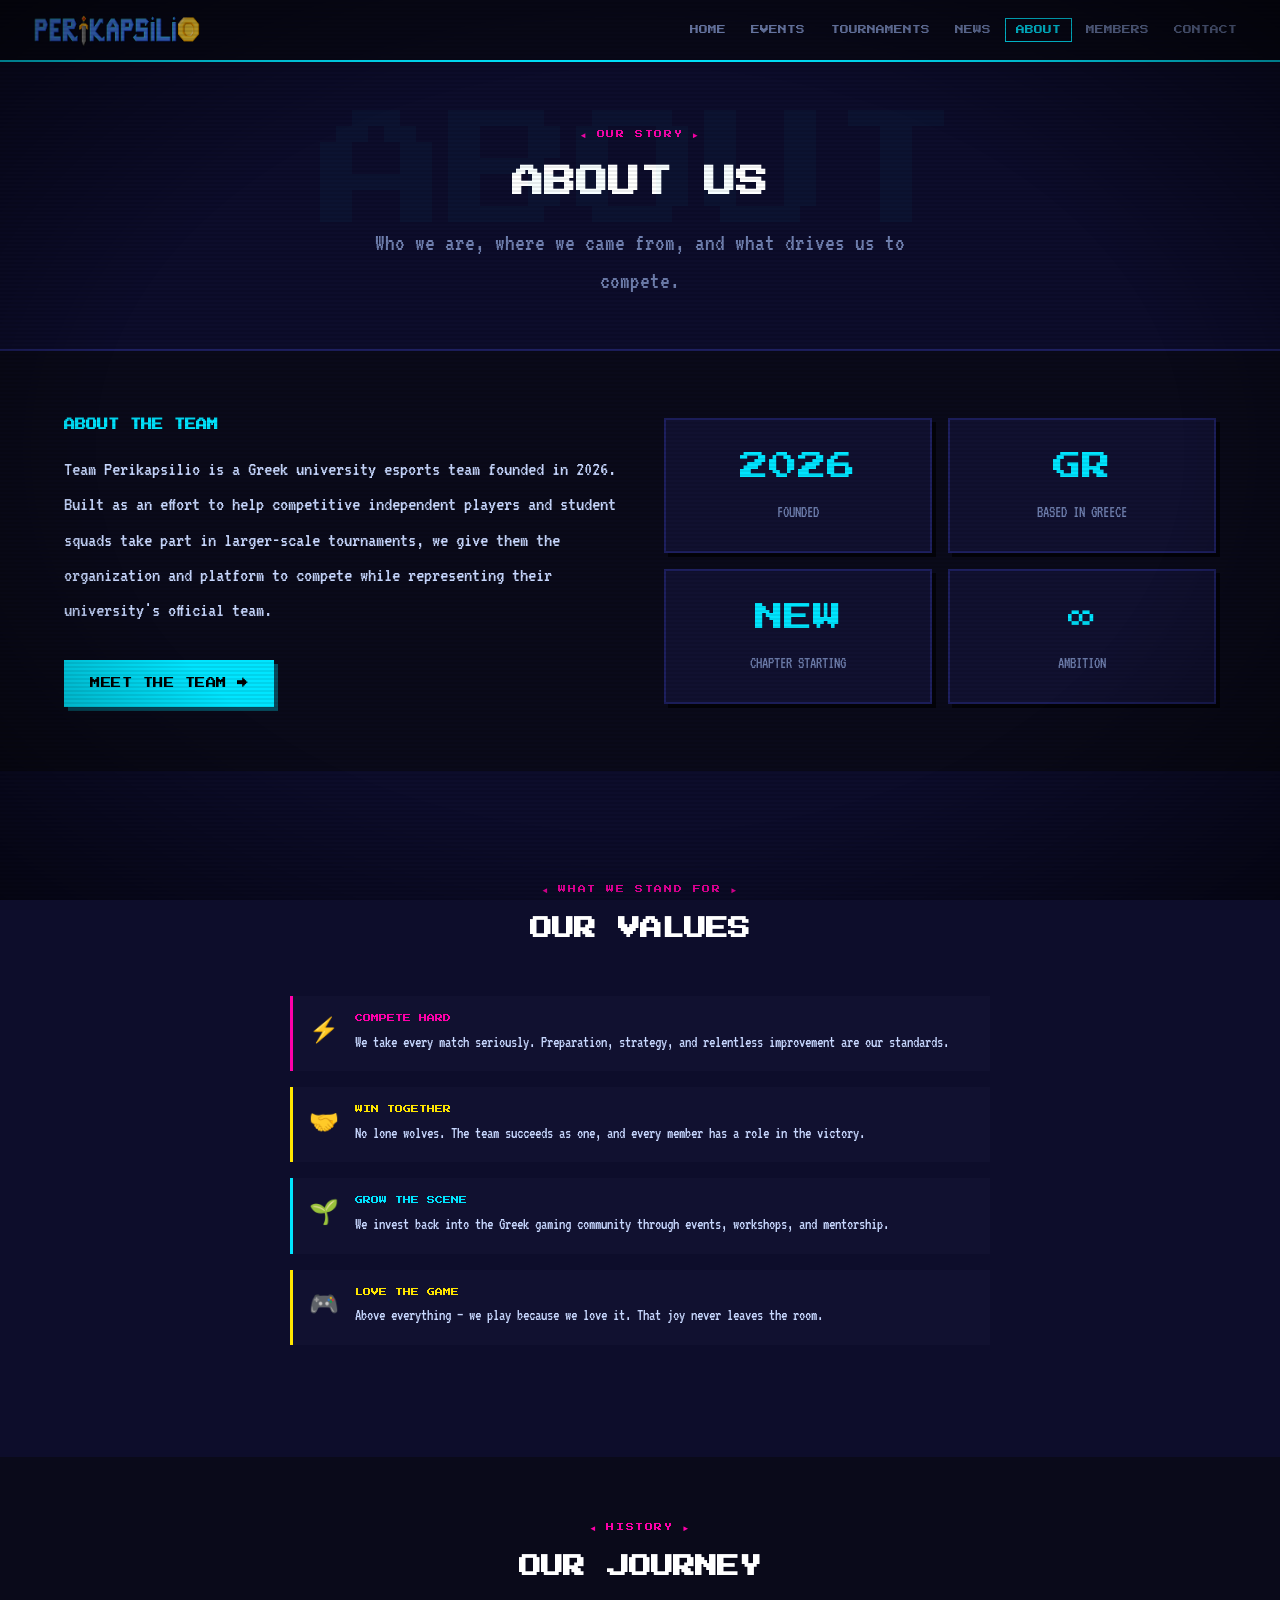
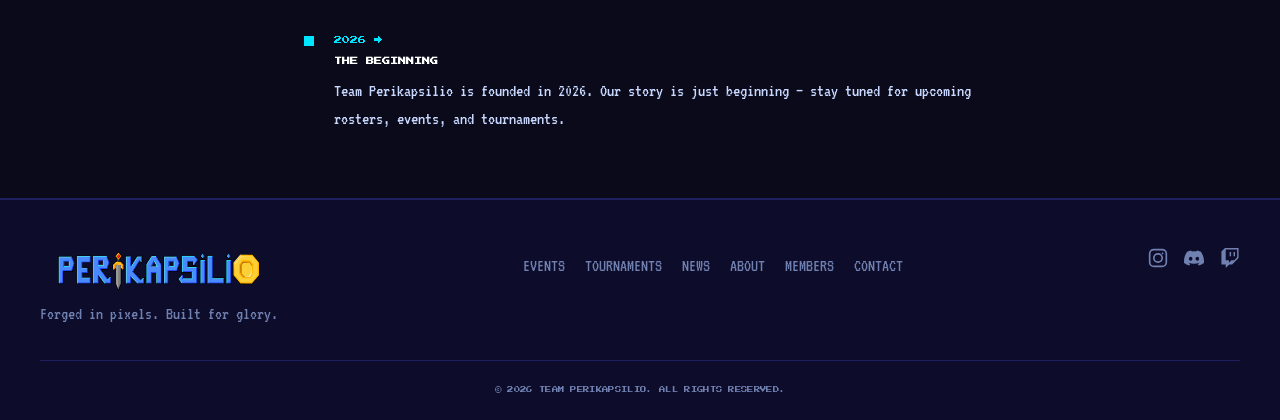
==== commit 352f79ba: "test commit, by GpapPeaky" ====
--- a/about/index.html
+++ b/about/index.html
@@ -13,12 +13,17 @@
 <div class="crt-overlay" aria-hidden="true"></div>
 <div class="scanlines" aria-hidden="true"></div>
 
+<!-- test -->
+
+
 <nav class="navbar">
   <a href="../" class="nav-logo"><img src="../Assets/logo.png" alt="Team Perikapsilio" class="nav-logo-img"></a>
   <button class="hamburger" id="hamburger" aria-label="Toggle menu" aria-expanded="false"><span></span><span></span><span></span></button>
   <ul class="nav-links" id="nav-links">
     <li><a href="../" class="nav-link">HOME</a></li>
     <li><a href="../events/" class="nav-link">EVENTS</a></li>
+    <li><a href="../tournaments/" class="nav-link">TOURNAMENTS</a></li>
+    <li><a href="../news/" class="nav-link">NEWS</a></li>
     <li><a href="./" class="nav-link active">ABOUT</a></li>
     <li><a href="../members/" class="nav-link">MEMBERS</a></li>
     <li><a href="../contact/" class="nav-link">CONTACT</a></li>
@@ -35,17 +40,92 @@
 
   <!-- STORY -->
   <section class="section">
-    <div class="about-text" style="max-width:800px;margin:0 auto">
-      <h3>ABOUT THE TEAM</h3>
-      <p class="vt" style="font-size:1.4rem;line-height:1.8;margin-bottom:1.4rem">Team Perikapsilio is a Greek university esports team, born in 2026 out of a simple but powerful idea: competitive players shouldn't have to go it alone. Too many skilled student gamers were competing as independent squads — talented, driven, but without the structure or recognition to reach bigger stages.</p>
+    <div class="about-grid">
+      <div class="about-text">
+        <h3>ABOUT THE TEAM</h3>
+        <p style="font-size:1.3rem;line-height:1.7">Team Perikapsilio is a Greek university esports team founded in 2026. Built as an effort to help competitive independent players and student squads take part in larger-scale tournaments, we give them the organization and platform to compete while representing their university's official team.</p>
 
-      <p class="vt" style="font-size:1.4rem;line-height:1.8;margin-bottom:1.4rem">We exist to change that. Perikapsilio acts as the official university team that brings these players together under one banner — giving them access to organized rosters, team resources, and the credibility of representing their institution in national and international esports competitions.</p>
+        <a href="../members/" class="btn btn-primary press" style="margin-top:0.5rem">MEET THE TEAM →</a>
+      </div>
 
-      <p class="vt" style="font-size:1.4rem;line-height:1.8;margin-bottom:1.4rem">We are rooted in the Computer Science Department of the University of Crete (CSD UoC), and we believe the university environment is the perfect breeding ground for high-level esports — a space where strategy, discipline, and teamwork already thrive.</p>
+      <div>
+        <div class="stat-grid">
+          <div class="stat-box">
+            <span class="stat-num">2026</span>
+            <span class="stat-label vt">FOUNDED</span>
+          </div>
+          <div class="stat-box">
+            <span class="stat-num">GR</span>
+            <span class="stat-label vt">BASED IN GREECE</span>
+          </div>
+          <div class="stat-box">
+            <span class="stat-num">NEW</span>
+            <span class="stat-label vt">CHAPTER STARTING</span>
+          </div>
+          <div class="stat-box">
+            <span class="stat-num">∞</span>
+            <span class="stat-label vt">AMBITION</span>
+          </div>
+        </div>
+      </div>
+    </div>
+  </section>
 
-      <p class="vt" style="font-size:1.4rem;line-height:1.8;margin-bottom:2rem">Our chapter is just beginning. The rosters are forming, the tournaments are being scouted, and the community is growing. If you're a student who competes seriously — this is where you belong.</p>
+  <!-- VALUES -->
+  <section class="section section-alt">
+    <div class="section" style="padding:3rem 0">
+      <div class="section-header">
+        <span class="section-tag press">◄ WHAT WE STAND FOR ►</span>
+        <h2 class="section-title press">OUR VALUES</h2>
+      </div>
+      <div class="values-list" style="max-width:700px;margin:0 auto">
+        <div class="value-item">
+          <span class="value-icon">⚡</span>
+          <div class="value-text">
+            <span class="press">COMPETE HARD</span>
+            <p class="vt">We take every match seriously. Preparation, strategy, and relentless improvement are our standards.</p>
+          </div>
+        </div>
+        <div class="value-item" style="border-left-color:var(--accent3)">
+          <span class="value-icon">🤝</span>
+          <div class="value-text">
+            <span class="press" style="color:var(--accent3)">WIN TOGETHER</span>
+            <p class="vt">No lone wolves. The team succeeds as one, and every member has a role in the victory.</p>
+          </div>
+        </div>
+        <div class="value-item" style="border-left-color:var(--accent)">
+          <span class="value-icon">🌱</span>
+          <div class="value-text">
+            <span class="press" style="color:var(--accent)">GROW THE SCENE</span>
+            <p class="vt">We invest back into the Greek gaming community through events, workshops, and mentorship.</p>
+          </div>
+        </div>
+        <div class="value-item" style="border-left-color:#ffe600">
+          <span class="value-icon">🎮</span>
+          <div class="value-text">
+            <span class="press" style="color:#ffe600">LOVE THE GAME</span>
+            <p class="vt">Above everything — we play because we love it. That joy never leaves the room.</p>
+          </div>
+        </div>
+      </div>
+    </div>
+  </section>
 
-      <a href="../members/" class="btn btn-primary press">MEET THE TEAM →</a>
+  <!-- TIMELINE -->
+  <section class="section">
+    <div class="section-header">
+      <span class="section-tag press">◄ HISTORY ►</span>
+      <h2 class="section-title press">OUR JOURNEY</h2>
+    </div>
+    <div style="max-width:700px;margin:0 auto;display:flex;flex-direction:column;gap:0">
+      <div style="display:flex;gap:1.5rem;align-items:flex-start;margin-left:20px;padding-left:1.5rem;position:relative">
+        <div style="position:absolute;left:-8px;top:0;width:14px;height:14px;background:var(--accent);border:2px solid var(--bg);animation:blink 1s step-end infinite"></div>
+        <div>
+          <span class="press" style="font-size:0.5rem;color:var(--accent);display:block;margin-bottom:0.5rem">2026 →</span>
+          <h3 class="press" style="font-size:0.5rem;color:var(--text-bright);margin-bottom:0.5rem;line-height:1.8">THE BEGINNING</h3>
+          <p class="vt" style="color:var(--text)">Team Perikapsilio is founded in 2026. Our story is just beginning — stay tuned for upcoming rosters, events, and tournaments.</p>
+        </div>
+      </div>
     </div>
   </section>
 
@@ -59,6 +139,8 @@
     </div>
     <nav class="footer-nav" aria-label="Footer navigation">
       <a href="../events/" class="footer-link vt">EVENTS</a>
+      <a href="../tournaments/" class="footer-link vt">TOURNAMENTS</a>
+      <a href="../news/" class="footer-link vt">NEWS</a>
       <a href="../about/" class="footer-link vt">ABOUT</a>
       <a href="../members/" class="footer-link vt">MEMBERS</a>
       <a href="../contact/" class="footer-link vt">CONTACT</a>
--- a/style.css
+++ b/style.css
@@ -25,7 +25,8 @@
 
 /* ── RESET ── */
 *, *::before, *::after { box-sizing: border-box; margin: 0; padding: 0; }
-html { scroll-behavior: smooth; }
+html { scroll-behavior: smooth; overflow-x: hidden; }
+html, body { max-width: 100%; }
 ::selection { background: var(--accent); color: #000; }
 ::-webkit-scrollbar { width: 8px; }
 ::-webkit-scrollbar-track { background: var(--bg); }
@@ -152,6 +153,8 @@
   border: none;
   cursor: pointer;
   padding: 4px;
+  z-index: 1100;
+  position: relative;
 }
 .hamburger span {
   display: block;
@@ -290,6 +293,7 @@
   white-space: nowrap;
   letter-spacing: 0.05em;
   box-shadow: 4px 4px 0 rgba(0, 0, 0, 0.65);
+  max-width: 100%;
 }
 .btn:hover { transform: translate(-1px, -2px); }
 .btn:active { transform: translate(2px, 2px); box-shadow: 1px 1px 0 rgba(0, 0, 0, 0.65); }
@@ -357,8 +361,8 @@
 #home-tournaments .card,
 #home-news .card,
 #home-highlights .card {
-  flex: 1 1 280px;
-  max-width: 380px;
+  flex: 1 1 240px;
+  max-width: 280px;
 }
 #home-highlights .card {
   text-align: center;
@@ -395,9 +399,7 @@
   margin: 0 auto 2rem;
   line-height: 1.6;
 }
-@media (max-width: 640px) {
-  .cta-box { padding: 2.25rem 1.25rem; }
-}
+/* cta-box mobile handled in main responsive block below */
 #home-events .empty-state,
 #home-tournaments .empty-state,
 #home-news .empty-state {
@@ -646,7 +648,7 @@
   color: var(--text);
   outline: none;
   flex: 1;
-  min-width: 180px;
+  min-width: 0;
 }
 .search-input:focus { border-color: var(--accent); }
 .search-input::placeholder { color: var(--text-dim); }
@@ -993,65 +995,172 @@
 .back-top:hover { transform: translateY(-3px); }
 
 /* ── RESPONSIVE ── */
+
+/* Tablet (≤ 900px) */
 @media (max-width: 900px) {
   .footer-inner { grid-template-columns: 1fr 1fr; }
   .footer-brand { grid-column: 1 / -1; }
   .about-grid { grid-template-columns: 1fr; }
   .contact-layout { grid-template-columns: 1fr; }
-}
-
+  #home-highlights .card { max-width: 320px; }
+}
+
+/* Mobile (≤ 640px) */
 @media (max-width: 640px) {
   :root {
-    --section-pad: 2.75rem 1rem;
-    --grid-gap: 1.15rem;
+    --section-pad: 2.5rem 1rem;
+    --grid-gap: 1rem;
   }
-  .navbar { position: relative; padding: 0.75rem 1rem; }
-  .nav-logo-img { height: 30px; }
-  .hamburger { display: flex; padding: 8px; }
+
+  /* ── Nav ── */
+  /* Remove backdrop-filter: it creates a stacking context that traps fixed children */
+  .navbar {
+    position: fixed;
+    padding: 0 1rem;
+    height: 54px;
+    backdrop-filter: none;
+    -webkit-backdrop-filter: none;
+    background: rgba(10,10,26,0.98);
+  }
+  .nav-logo-img { height: 28px; }
+
+  /* Hamburger button */
+  .hamburger {
+    display: flex;
+    padding: 10px;
+    gap: 5px;
+    z-index: 1100;
+    position: relative;
+  }
+  .hamburger span { width: 24px; height: 2px; }
+
+  /* Fullscreen overlay menu */
   .nav-links {
-    position: absolute;
-    top: 100%;
-    left: 0;
-    right: 0;
+    position: fixed;
+    inset: 0;
     background: rgba(10,10,26,0.98);
-    border-bottom: 2px solid var(--accent);
+    backdrop-filter: blur(12px);
+    -webkit-backdrop-filter: blur(12px);
     flex-direction: column;
+    align-items: center;
+    justify-content: center;
     gap: 0;
-    max-height: 0;
-    overflow: hidden;
-    transition: max-height 0.3s;
-    z-index: 1001;
+    z-index: 1050;
+    opacity: 0;
+    pointer-events: none;
+    transform: translateY(-8px);
+    transition: opacity 0.25s ease, transform 0.25s ease;
+    border: none;
+    max-height: none;
+    overflow: visible;
+    padding: 2rem 1.5rem;
   }
-  .nav-links.open { max-height: 500px; }
+  .nav-links.open {
+    opacity: 1;
+    pointer-events: all;
+    transform: translateY(0);
+    max-height: none;
+  }
   .nav-link {
     display: block;
-    padding: 0.95rem 1.25rem;
+    padding: 1.1rem 2rem;
     border: none;
-    border-bottom: 1px solid var(--border);
-    font-size: 0.52rem;
+    border-bottom: 1px solid rgba(30,32,96,0.6);
+    font-size: 0.55rem;
     width: 100%;
+    text-align: center;
+    color: var(--text-dim);
+    letter-spacing: 0.15em;
   }
-  .hero { min-height: calc(100vh - 60px); padding: 2.5rem 1rem 3rem; }
-  .hero-btns { flex-direction: column; align-items: stretch; }
-  .hero-btns .btn { width: 100%; text-align: center; }
-  .page-hero { padding: 3rem 1rem 2rem; }
-  .filter-bar { gap: 0.5rem; }
-  .filter-btn { padding: 0.55rem 0.8rem; font-size: 0.42rem; }
-  .search-input { flex: 1 1 100%; min-width: 0; width: 100%; }
-  .stat-grid { grid-template-columns: 1fr; }
+  .nav-link:last-child { border-bottom: none; }
+  .nav-link.active,
+  .nav-link:hover {
+    color: var(--accent);
+    border-color: transparent;
+    background: rgba(0,229,255,0.05);
+  }
+
+  /* ── Hero ── */
+  .hero {
+    min-height: 100svh;
+    padding: 5rem 1.25rem 3rem;
+  }
+  .hero-title { font-size: clamp(1rem, 7vw, 1.6rem); }
+  .hero-sub { font-size: clamp(1.1rem, 4vw, 1.5rem); letter-spacing: 0.15em; }
+  .hero-desc { font-size: 1.2rem; }
+  .hero-btns { flex-direction: column; align-items: stretch; gap: 0.75rem; }
+  .hero-btns .btn { width: 100%; text-align: center; padding: 1rem; }
+  .hero-badge { font-size: 0.38rem; }
+
+  /* ── Page hero (inner pages) ── */
+  .page-hero { padding: 5rem 1rem 2rem; }
+  .page-hero-title { font-size: clamp(0.75rem, 5vw, 1.1rem); }
+
+  /* ── Sections ── */
+  .section-title { font-size: clamp(0.7rem, 4vw, 1rem); }
+  .section-header { margin-bottom: 2rem; }
+
+  /* ── Buttons ── */
+  .btn { font-size: 0.45rem; padding: 0.9rem 1.1rem; }
+
+  /* ── Cards / Grids ── */
   .cards-grid,
   .news-grid { grid-template-columns: 1fr; }
-  .members-grid { grid-template-columns: repeat(auto-fill, minmax(160px, 1fr)); }
+  #home-highlights { padding-left: 1.5rem; padding-right: 1.5rem; }
+  #home-highlights .cards-grid { gap: 0.9rem; }
+  #home-highlights .card { max-width: 420px; flex: 1 1 100%; width: 100%; }
+  .card { padding: 1.25rem; }
+  .card-title { font-size: 0.55rem; }
+  .card-desc { font-size: 1.1rem; }
+
+  /* ── Filter bar ── */
+  .filter-bar { gap: 0.4rem; }
+  .filter-btn { padding: 0.6rem 0.75rem; font-size: 0.4rem; min-height: 36px; }
+  .search-input { flex: 1 1 100%; min-width: 0; width: 100%; font-size: 1.1rem; }
+
+  /* ── Stats ── */
+  .stat-grid { grid-template-columns: 1fr 1fr; gap: 0.75rem; }
+  .stats-strip-inner { grid-template-columns: repeat(2, 1fr); }
+
+  /* ── About ── */
+  .about-grid { grid-template-columns: 1fr; gap: 1.5rem; }
+  .about-text h3 { font-size: 0.6rem; }
+  .about-text p { font-size: 1.15rem; }
+
+  /* ── Members ── */
+  .members-grid { grid-template-columns: repeat(2, 1fr); gap: 0.9rem; }
+  .member-card { padding: 1rem; }
+  .member-name { font-size: 0.45rem; }
+
+  /* ── Contact ── */
+  .contact-layout { grid-template-columns: 1fr; gap: 1.5rem; }
   .contact-form { padding: 1.25rem; }
-  .footer-inner { grid-template-columns: 1fr; text-align: center; justify-items: center; }
+  .contact-item { padding: 1rem; gap: 0.75rem; }
+
+  /* ── CTA box ── */
+  .cta-box { padding: 2rem 1.25rem; }
+  .cta-desc { font-size: 1.1rem; }
+
+  /* ── Footer ── */
+  .footer { padding: 2rem 1rem 1rem; }
+  .footer-inner { grid-template-columns: 1fr; text-align: center; justify-items: center; gap: 1.25rem; }
   .footer-brand { align-items: center; }
-  .footer-nav { flex-direction: column; gap: 0.65rem; }
+  .footer-nav { flex-direction: row; gap: 0.75rem; flex-wrap: wrap; justify-content: center; }
   .footer-social { justify-content: center; }
-  .back-top { bottom: 1rem; right: 1rem; padding: 0.55rem 0.7rem; }
-}
-
+  .footer-logo-img { height: 36px; }
+
+  /* ── Misc ── */
+  .back-top { bottom: 1rem; right: 1rem; padding: 0.6rem 0.75rem; }
+  .article-detail { padding: 1.25rem; }
+}
+
+/* Tiny phones (≤ 420px) */
 @media (max-width: 420px) {
   .members-grid { grid-template-columns: 1fr; }
+  .hero-title { font-size: 1rem; }
+  .stat-grid { grid-template-columns: 1fr; }
+  .hero-btns .btn { font-size: 0.4rem; }
+  .nav-link { font-size: 0.45rem; }
 }
 
 @media (prefers-reduced-motion: reduce) {
@@ -1143,6 +1252,4 @@
   color: var(--text-dim);
   text-align: center;
 }
-@media (max-width: 640px) {
-  .article-detail { padding: 1.5rem; }
-}+/* article-detail mobile handled in main responsive block */
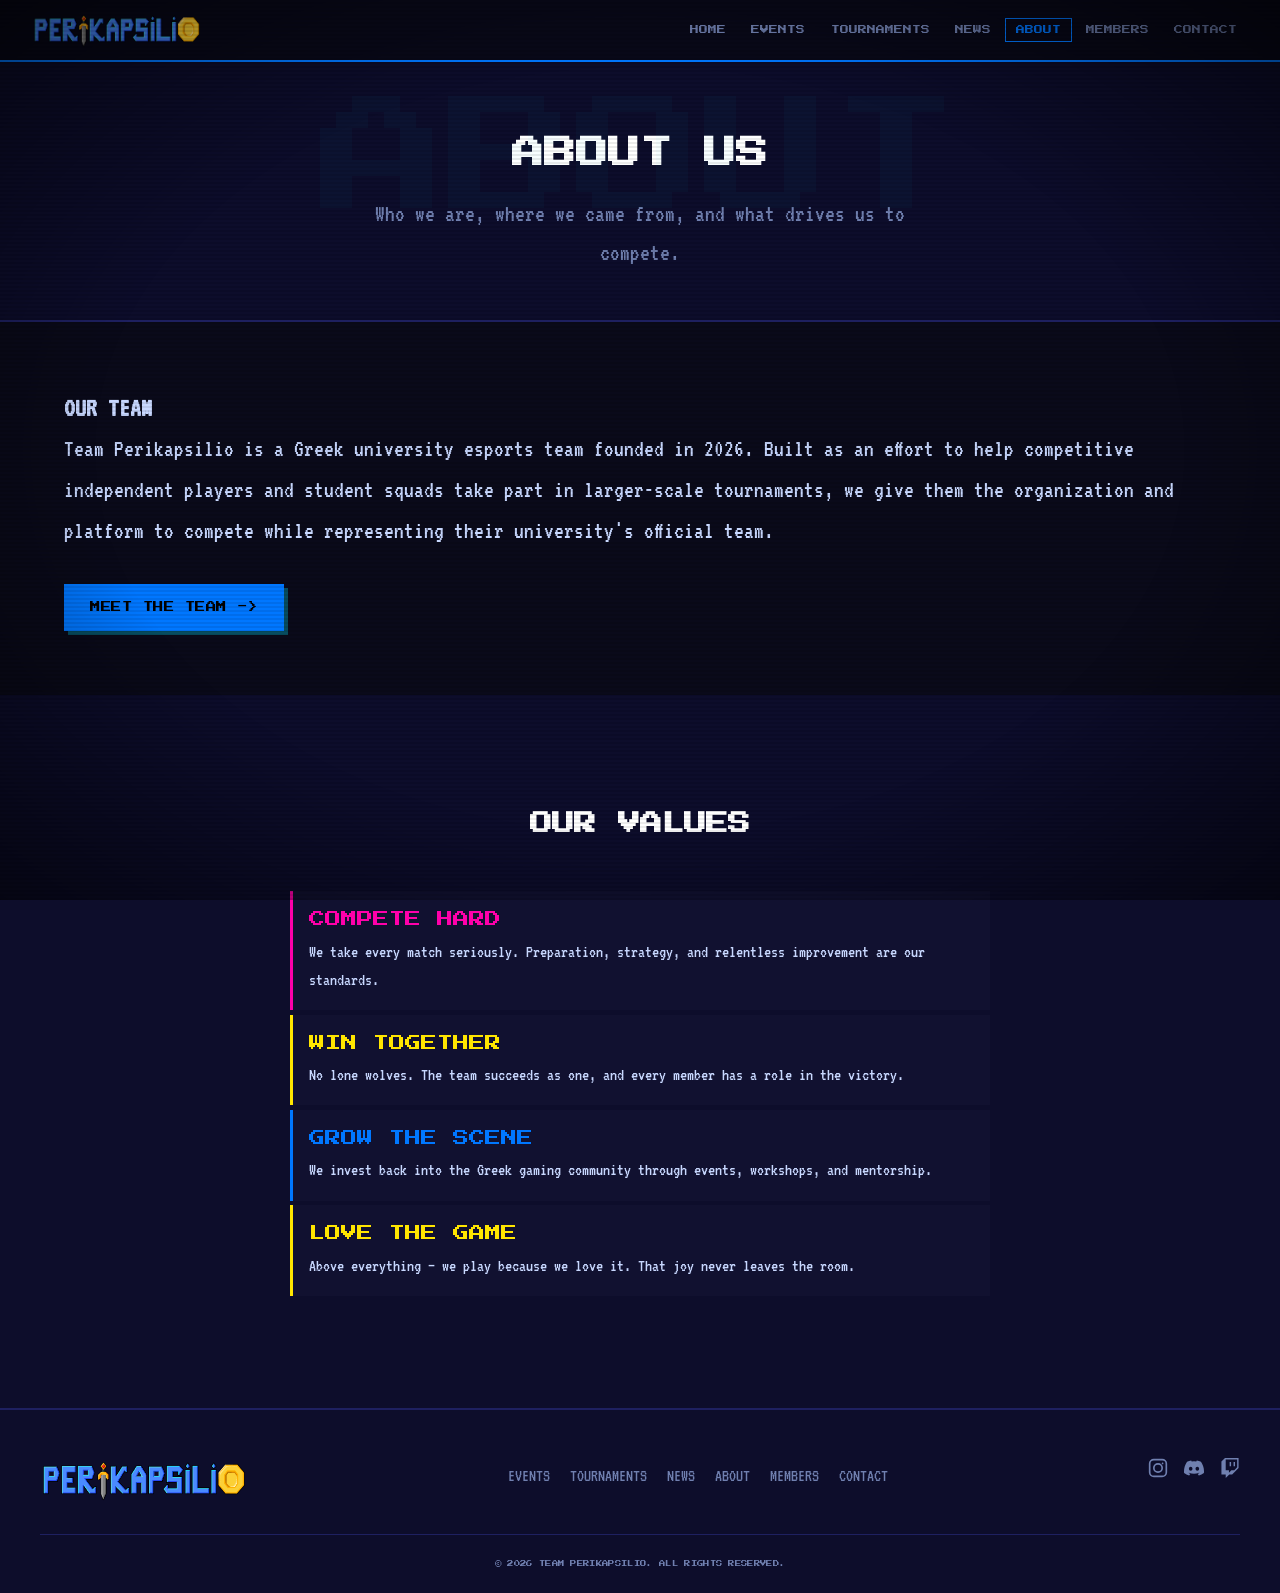
==== commit 8f58b424: "removed page hero tages, no need for them, changed the members cards to have a bigger font, made abo" ====
--- a/about/index.html
+++ b/about/index.html
@@ -5,7 +5,15 @@
 <meta name="viewport" content="width=device-width, initial-scale=1.0">
 <title>About — Team Perikapsilio</title>
 <link rel="icon" type="image/jpeg" href="../Assets/favicon.jpg">
-<link rel="stylesheet" href="../style.css">
+<link rel="stylesheet" href="../styles/base.css">
+<link rel="stylesheet" href="../styles/effects.css">
+<link rel="stylesheet" href="../styles/navbar.css">
+<link rel="stylesheet" href="../styles/buttons.css">
+<link rel="stylesheet" href="../styles/layout.css">
+<link rel="stylesheet" href="../styles/page-hero.css">
+<link rel="stylesheet" href="../styles/footer.css">
+<link rel="stylesheet" href="../styles/back-to-top.css">
+<link rel="stylesheet" href="../styles/about.css">
 <link href="https://fonts.googleapis.com/css2?family=Press+Start+2P&family=VT323&display=swap" rel="stylesheet">
 </head>
 <body>
@@ -31,7 +39,6 @@
 </nav>
 
 <header class="page-hero" data-title="ABOUT">
-  <span class="page-hero-tag">◄ OUR STORY ►</span>
   <h1 class="page-hero-title">ABOUT US</h1>
   <p class="page-hero-sub vt">Who we are, where we came from, and what drives us to compete.</p>
 </header>
@@ -40,15 +47,16 @@
 
   <!-- STORY -->
   <section class="section">
-    <div class="about-grid">
+    <!-- <div class="about-grid"> -->
       <div class="about-text">
-        <h3>ABOUT THE TEAM</h3>
-        <p style="font-size:1.3rem;line-height:1.7">Team Perikapsilio is a Greek university esports team founded in 2026. Built as an effort to help competitive independent players and student squads take part in larger-scale tournaments, we give them the organization and platform to compete while representing their university's official team.</p>
+        <h1>OUR TEAM</h1>
+        <p style="font-size:1.5rem;line-height:1.7">Team Perikapsilio is a Greek university esports team founded in 2026. Built as an effort to help competitive independent players and student squads take part in larger-scale tournaments, we give them the organization and platform to compete while representing their university's official team.</p>
 
-        <a href="../members/" class="btn btn-primary press" style="margin-top:0.5rem">MEET THE TEAM →</a>
+        <a href="../members/" class="btn btn-primary press" style="margin-top:0.5rem">MEET THE TEAM -></a>
       </div>
 
-      <div>
+      <!-- Horrible, ai generated slop, removed -->
+      <!-- <div>
         <div class="stat-grid">
           <div class="stat-box">
             <span class="stat-num">2026</span>
@@ -67,41 +75,36 @@
             <span class="stat-label vt">AMBITION</span>
           </div>
         </div>
-      </div>
-    </div>
+      </div> -->
+    <!-- </div> -->
   </section>
 
   <!-- VALUES -->
   <section class="section section-alt">
     <div class="section" style="padding:3rem 0">
       <div class="section-header">
-        <span class="section-tag press">◄ WHAT WE STAND FOR ►</span>
         <h2 class="section-title press">OUR VALUES</h2>
       </div>
       <div class="values-list" style="max-width:700px;margin:0 auto">
         <div class="value-item">
-          <span class="value-icon">⚡</span>
           <div class="value-text">
             <span class="press">COMPETE HARD</span>
             <p class="vt">We take every match seriously. Preparation, strategy, and relentless improvement are our standards.</p>
           </div>
         </div>
         <div class="value-item" style="border-left-color:var(--accent3)">
-          <span class="value-icon">🤝</span>
           <div class="value-text">
             <span class="press" style="color:var(--accent3)">WIN TOGETHER</span>
             <p class="vt">No lone wolves. The team succeeds as one, and every member has a role in the victory.</p>
           </div>
         </div>
         <div class="value-item" style="border-left-color:var(--accent)">
-          <span class="value-icon">🌱</span>
           <div class="value-text">
             <span class="press" style="color:var(--accent)">GROW THE SCENE</span>
             <p class="vt">We invest back into the Greek gaming community through events, workshops, and mentorship.</p>
           </div>
         </div>
         <div class="value-item" style="border-left-color:#ffe600">
-          <span class="value-icon">🎮</span>
           <div class="value-text">
             <span class="press" style="color:#ffe600">LOVE THE GAME</span>
             <p class="vt">Above everything — we play because we love it. That joy never leaves the room.</p>
@@ -112,22 +115,21 @@
   </section>
 
   <!-- TIMELINE -->
-  <section class="section">
+  <!-- <section class="section">
     <div class="section-header">
-      <span class="section-tag press">◄ HISTORY ►</span>
       <h2 class="section-title press">OUR JOURNEY</h2>
     </div>
     <div style="max-width:700px;margin:0 auto;display:flex;flex-direction:column;gap:0">
       <div style="display:flex;gap:1.5rem;align-items:flex-start;margin-left:20px;padding-left:1.5rem;position:relative">
         <div style="position:absolute;left:-8px;top:0;width:14px;height:14px;background:var(--accent);border:2px solid var(--bg);animation:blink 1s step-end infinite"></div>
         <div>
-          <span class="press" style="font-size:0.5rem;color:var(--accent);display:block;margin-bottom:0.5rem">2026 →</span>
+          <span class="press" style="font-size:0.5rem;color:var(--accent);display:block;margin-bottom:0.5rem">2026 -></span>
           <h3 class="press" style="font-size:0.5rem;color:var(--text-bright);margin-bottom:0.5rem;line-height:1.8">THE BEGINNING</h3>
           <p class="vt" style="color:var(--text)">Team Perikapsilio is founded in 2026. Our story is just beginning — stay tuned for upcoming rosters, events, and tournaments.</p>
         </div>
       </div>
     </div>
-  </section>
+  </section> -->
 
 </main>
 
@@ -135,7 +137,6 @@
   <div class="footer-inner">
     <div class="footer-brand">
       <img src="../Assets/logo.png" alt="Team Perikapsilio" class="footer-logo-img">
-      <p class="vt footer-tagline">Forged in pixels. Built for glory.</p>
     </div>
     <nav class="footer-nav" aria-label="Footer navigation">
       <a href="../events/" class="footer-link vt">EVENTS</a>
--- a/styles/base.css
+++ b/styles/base.css
@@ -0,0 +1,60 @@
+@import url('https://fonts.googleapis.com/css2?family=Press+Start+2P&family=VT323&display=swap');
+
+/* ── CSS VARIABLES ── */
+:root {
+  --bg:           #0a0a1a;
+  --bg-alt:       #0d0d2b;
+  --bg-card:      #111130;
+  --bg-card-h:    #161650;
+  --accent:       #0077ff;
+  --accent2:      #ff00aa;
+  --accent3:      #ffe600;
+  --text:         #c8d8ff;
+  --text-dim:     #7080b0;
+  --text-bright:  #ffffff;
+  --border:       #1e2060;
+  --border-h:     #00e5ff;
+  --pixel:        3px;
+  --grid-gap:     1.5rem;
+  --section-pad:  4rem 1.5rem;
+}
+
+/* ── RESET ── */
+*, *::before, *::after { box-sizing: border-box; margin: 0; padding: 0; }
+html { scroll-behavior: smooth; }
+::selection { background: var(--accent); color: #000; }
+::-webkit-scrollbar { width: 8px; }
+::-webkit-scrollbar-track { background: var(--bg); }
+::-webkit-scrollbar-thumb { background: var(--border); border: 1px solid var(--accent); }
+::-webkit-scrollbar-thumb:hover { background: var(--accent); }
+body {
+  min-height: 100vh;
+  display: flex;
+  flex-direction: column;
+  background: var(--bg);
+  color: var(--text);
+  font-family: 'VT323', monospace;
+  font-size: 18px;
+  line-height: 1.6;
+  overflow-x: hidden;
+  position: relative;
+}
+main { flex: 1; width: 100%; }
+a { color: inherit; text-decoration: none; }
+img { max-width: 100%; display: block; }
+ul { list-style: none; }
+
+/* ── FONTS ── */
+.press { font-family: 'Press Start 2P', monospace; }
+.vt    { font-family: 'VT323', monospace; }
+
+@media (max-width: 640px) {
+  :root {
+    --section-pad: 2.75rem 1rem;
+    --grid-gap: 1.15rem;
+  }
+}
+
+@media (prefers-reduced-motion: reduce) {
+  *, *::before, *::after { animation-duration: 0.01ms !important; transition-duration: 0.01ms !important; }
+}
--- a/styles/effects.css
+++ b/styles/effects.css
@@ -0,0 +1,37 @@
+/* ── CRT EFFECTS ── */
+.crt-overlay {
+  pointer-events: none;
+  position: fixed;
+  inset: 0;
+  z-index: 9998;
+  background: radial-gradient(ellipse at center, transparent 60%, rgba(0,0,0,0.55) 100%);
+}
+.scanlines {
+  pointer-events: none;
+  position: fixed;
+  inset: 0;
+  z-index: 9997;
+  background: repeating-linear-gradient(
+    to bottom,
+    transparent 0px,
+    transparent 2px,
+    rgba(0,0,0,0.08) 2px,
+    rgba(0,0,0,0.08) 4px
+  );
+}
+
+/* ── PIXEL BORDER MIXIN ── */
+.pixel-border {
+  border: var(--pixel) solid var(--border);
+  image-rendering: pixelated;
+  position: relative;
+}
+.pixel-border::before {
+  content: '';
+  position: absolute;
+  inset: -6px;
+  border: var(--pixel) solid rgba(0, 229, 255, 0.08);
+  pointer-events: none;
+}
+
+@keyframes blink { 0%,100% { opacity: 1; } 50% { opacity: 0; } }
--- a/styles/navbar.css
+++ b/styles/navbar.css
@@ -0,0 +1,104 @@
+/* ── NAVBAR ── */
+.navbar {
+  position: fixed;
+  top: 0;
+  left: 0;
+  right: 0;
+  z-index: 1000;
+  background: rgba(10, 10, 26, 0.96);
+  border-bottom: 2px solid var(--accent);
+  display: flex;
+  align-items: center;
+  justify-content: space-between;
+  padding: 0.75rem 2rem;
+  backdrop-filter: blur(8px);
+}
+.nav-logo {
+  font-family: 'Press Start 2P', monospace;
+  font-size: clamp(0.55rem, 1.5vw, 0.9rem);
+  color: var(--accent);
+  letter-spacing: 0.05em;
+  white-space: nowrap;
+  display: inline-flex;
+  align-items: center;
+}
+.nav-logo-img {
+  height: 36px;
+  width: auto;
+  display: block;
+  object-fit: contain;
+  transition: transform 0.15s, filter 0.15s;
+}
+.nav-logo:hover .nav-logo-img {
+  transform: scale(1.04);
+  filter: drop-shadow(0 0 8px rgba(0, 229, 255, 0.45));
+}
+.pixel-bracket { color: var(--accent2); }
+.nav-links {
+  display: flex;
+  align-items: center;
+  gap: 0.25rem;
+  flex-wrap: wrap;
+}
+.nav-link {
+  font-family: 'Press Start 2P', monospace;
+  font-size: clamp(0.4rem, 1vw, 0.55rem);
+  color: var(--text-dim);
+  padding: 0.4rem 0.6rem;
+  border: 1px solid transparent;
+  transition: color 0.15s, border-color 0.15s;
+  white-space: nowrap;
+}
+.nav-link:hover,
+.nav-link.active {
+  color: var(--accent);
+  border-color: var(--accent);
+}
+.hamburger {
+  display: none;
+  flex-direction: column;
+  gap: 5px;
+  background: none;
+  border: none;
+  cursor: pointer;
+  padding: 4px;
+}
+.hamburger span {
+  display: block;
+  width: 22px;
+  height: 2px;
+  background: var(--accent);
+  transition: transform 0.2s;
+}
+.hamburger.open span:nth-child(1) { transform: rotate(45deg) translate(5px, 5px); }
+.hamburger.open span:nth-child(2) { opacity: 0; }
+.hamburger.open span:nth-child(3) { transform: rotate(-45deg) translate(5px, -5px); }
+
+@media (max-width: 640px) {
+  .navbar { position: relative; padding: 0.75rem 1rem; }
+  .nav-logo-img { height: 30px; }
+  .hamburger { display: flex; padding: 8px; }
+  .nav-links {
+    position: absolute;
+    top: 100%;
+    left: 0;
+    right: 0;
+    background: rgba(10,10,26,0.98);
+    border-bottom: 2px solid var(--accent);
+    flex-direction: column;
+    gap: 0;
+    max-height: 0;
+    overflow: hidden;
+    transition: max-height 0.3s;
+    z-index: 1001;
+  }
+  .nav-links.open { max-height: 500px; }
+  .nav-link {
+    display: block;
+    padding: 0.95rem 1.25rem;
+    border: none;
+    border-bottom: 1px solid var(--border);
+    font-size: 0.52rem;
+    width: 100%;
+  }
+}
--- a/styles/buttons.css
+++ b/styles/buttons.css
@@ -0,0 +1,44 @@
+/* ── BUTTONS ── */
+.btn {
+  display: inline-block;
+  font-size: clamp(0.45rem, 1.2vw, 0.65rem);
+  padding: 0.85rem 1.5rem;
+  border: 2px solid;
+  cursor: pointer;
+  transition: background 0.15s, color 0.15s, transform 0.12s, box-shadow 0.15s;
+  white-space: nowrap;
+  letter-spacing: 0.05em;
+  box-shadow: 4px 4px 0 rgba(0, 0, 0, 0.65);
+}
+.btn:hover { transform: translate(-1px, -2px); }
+.btn:active { transform: translate(2px, 2px); box-shadow: 1px 1px 0 rgba(0, 0, 0, 0.65); }
+.btn-primary {
+  background: var(--accent);
+  color: #000;
+  border-color: var(--accent);
+  box-shadow: 4px 4px 0 rgba(0, 229, 255, 0.3);
+}
+.btn-primary:hover {
+  background: transparent;
+  color: var(--accent);
+  box-shadow: 4px 4px 0 var(--accent);
+}
+.btn-ghost {
+  background: rgba(17, 17, 48, 0.6);
+  color: var(--accent);
+  border-color: var(--accent);
+}
+.btn-ghost:hover {
+  background: var(--accent);
+  color: #000;
+  box-shadow: 4px 4px 0 rgba(0, 229, 255, 0.35);
+}
+.btn-accent2 {
+  background: var(--accent2);
+  color: #fff;
+  border-color: var(--accent2);
+}
+.btn-accent2:hover {
+  background: transparent;
+  color: var(--accent2);
+}
--- a/styles/layout.css
+++ b/styles/layout.css
@@ -0,0 +1,40 @@
+/* ── SECTIONS ── */
+.section {
+  padding: var(--section-pad);
+  max-width: 1200px;
+  margin: 0 auto;
+}
+.section-alt {
+  background: var(--bg-alt);
+  max-width: 100%;
+  padding: var(--section-pad);
+}
+.section-alt .section { padding: 0; max-width: 1200px; margin: 0 auto; }
+.section-alt > .cards-grid,
+.section-alt > .news-grid,
+.section-alt > .section-header,
+.section-alt > .section-footer {
+  max-width: 1200px;
+  margin-left: auto;
+  margin-right: auto;
+}
+
+.section-header { text-align: center; margin-bottom: 3rem; }
+.section-tag {
+  font-size: 0.5rem;
+  color: var(--accent2);
+  letter-spacing: 0.2em;
+  display: block;
+  margin-bottom: 1rem;
+}
+.section-title {
+  font-size: clamp(0.8rem, 2.5vw, 1.4rem);
+  color: var(--text-bright);
+  margin-bottom: 0.75rem;
+  line-height: 1.6;
+}
+.section-sub {
+  font-size: clamp(1rem, 2vw, 1.4rem);
+  color: var(--text-dim);
+}
+.section-footer { text-align: center; margin-top: 3rem; }
--- a/styles/page-hero.css
+++ b/styles/page-hero.css
@@ -0,0 +1,47 @@
+/* ── PAGE HERO (inner pages) ── */
+.page-hero {
+  padding: 8rem 1.5rem 3rem;
+  text-align: center;
+  background: var(--bg-alt);
+  border-bottom: 2px solid var(--border);
+  position: relative;
+  overflow: hidden;
+}
+.page-hero::after {
+  content: attr(data-title);
+  position: absolute;
+  font-family: 'Press Start 2P', monospace;
+  font-size: clamp(3rem, 12vw, 8rem);
+  color: rgba(0,229,255,0.03);
+  top: 50%;
+  left: 50%;
+  transform: translate(-50%, -50%);
+  white-space: nowrap;
+  pointer-events: none;
+  user-select: none;
+}
+.page-hero-tag {
+  font-family: 'Press Start 2P', monospace;
+  font-size: 0.5rem;
+  color: var(--accent2);
+  letter-spacing: 0.2em;
+  display: block;
+  margin-bottom: 1rem;
+}
+.page-hero-title {
+  font-family: 'Press Start 2P', monospace;
+  font-size: clamp(1rem, 3vw, 2rem);
+  color: var(--text-bright);
+  margin-bottom: 1rem;
+  line-height: 1.6;
+}
+.page-hero-sub {
+  font-size: clamp(1.1rem, 2vw, 1.5rem);
+  color: var(--text-dim);
+  max-width: 560px;
+  margin: 0 auto;
+}
+
+@media (max-width: 640px) {
+  .page-hero { padding: 3rem 1rem 2rem; }
+}
--- a/styles/footer.css
+++ b/styles/footer.css
@@ -0,0 +1,72 @@
+/* ── FOOTER ── */
+.footer {
+  background: var(--bg-alt);
+  border-top: 2px solid var(--border);
+  padding: 3rem 1.5rem 1.5rem;
+}
+.footer-inner {
+  max-width: 1200px;
+  margin: 0 auto;
+  display: grid;
+  grid-template-columns: auto 1fr auto;
+  gap: 2rem;
+  align-items: start;
+}
+.footer-brand { display: flex; flex-direction: column; gap: 0.5rem; }
+.footer-logo {
+  font-size: clamp(0.5rem, 1.5vw, 0.7rem);
+  color: var(--accent);
+}
+.footer-logo-img {
+  height: 44px;
+  width: auto;
+  display: block;
+  object-fit: contain;
+}
+.footer-tagline { font-size: 1.1rem; color: var(--text-dim); }
+.footer-nav {
+  display: flex;
+  gap: 1.25rem;
+  flex-wrap: wrap;
+  justify-content: center;
+  padding-top: 0.25rem;
+}
+.footer-link {
+  font-size: 1.1rem;
+  color: var(--text-dim);
+  transition: color 0.15s;
+}
+.footer-link:hover { color: var(--accent); }
+.footer-social {
+  display: flex;
+  gap: 1rem;
+  align-items: center;
+}
+.social-link {
+  color: var(--text-dim);
+  transition: color 0.15s, transform 0.15s;
+  display: flex;
+  align-items: center;
+}
+.social-link:hover { color: var(--accent); transform: translateY(-2px); }
+.footer-bottom {
+  grid-column: 1 / -1;
+  text-align: center;
+  padding-top: 1.5rem;
+  border-top: 1px solid var(--border);
+  font-size: 0.4rem;
+  color: var(--text-dim);
+  letter-spacing: 0.05em;
+}
+
+@media (max-width: 900px) {
+  .footer-inner { grid-template-columns: 1fr 1fr; }
+  .footer-brand { grid-column: 1 / -1; }
+}
+
+@media (max-width: 640px) {
+  .footer-inner { grid-template-columns: 1fr; text-align: center; justify-items: center; }
+  .footer-brand { align-items: center; }
+  .footer-nav { flex-direction: column; gap: 0.65rem; }
+  .footer-social { justify-content: center; }
+}
--- a/styles/back-to-top.css
+++ b/styles/back-to-top.css
@@ -0,0 +1,23 @@
+/* ── BACK TO TOP ── */
+.back-top {
+  position: fixed;
+  bottom: 3rem;
+  right: 3rem;
+  z-index: 500;
+  background: var(--accent);
+  color: #000;
+  font-family: 'Press Start 2P', monospace;
+  font-size: 0.75rem;
+  padding: 0.6rem 0.8rem;
+  cursor: pointer;
+  border: none;
+  opacity: 0;
+  transition: opacity 0.3s, transform 0.2s;
+  pointer-events: none;
+}
+.back-top.visible { opacity: 1; pointer-events: all; }
+.back-top:hover { transform: translateY(-3px); }
+
+@media (max-width: 640px) {
+  .back-top { bottom: 1rem; right: 1rem; padding: 0.55rem 0.7rem; }
+}
--- a/styles/about.css
+++ b/styles/about.css
@@ -0,0 +1,65 @@
+/* ── ABOUT PAGE ── */
+.about-grid {
+  display: grid;
+  grid-template-columns: 1fr 1fr;
+  gap: 3rem;
+  align-items: center;
+}
+.about-text h3 {
+  font-family: 'Press Start 2P', monospace;
+  font-size: 0.7rem;
+  color: var(--accent);
+  margin-bottom: 1rem;
+  line-height: 1.8;
+}
+.about-text p {
+  font-size: 1.2rem;
+  color: var(--text);
+  margin-bottom: 1.5rem;
+  line-height: 1.6;
+}
+.stat-grid {
+  display: grid;
+  grid-template-columns: 1fr 1fr;
+  gap: 1rem;
+}
+.stat-box {
+  background: var(--bg-card);
+  border: 2px solid var(--border);
+  padding: 1.5rem;
+  text-align: center;
+  box-shadow: 4px 4px 0 rgba(0, 0, 0, 0.65);
+  transition: border-color 0.2s, transform 0.2s;
+}
+.stat-box:hover { border-color: var(--accent); transform: translate(-1px, -2px); }
+.stat-num {
+  font-family: 'Press Start 2P', monospace;
+  font-size: clamp(1rem, 3vw, 1.8rem);
+  color: var(--accent);
+  display: block;
+  margin-bottom: 0.5rem;
+}
+.stat-label {
+  font-size: 1rem;
+  color: var(--text-dim);
+}
+.values-list { display: flex; flex-direction: column; gap: 0.3rem; }
+.value-item {
+  display: flex;
+  align-items: flex-start;
+  gap: 1rem;
+  padding: 1rem;
+  background: var(--bg-card);
+  border-left: 3px solid var(--accent2);
+}
+.value-icon { font-size: 1.4rem; }
+.value-text .press { font-size: 1rem; color: var(--accent2); display: block; margin-bottom: 0.3rem; }
+.value-text p { font-size: 1.1rem; color: var(--text); }
+
+@media (max-width: 900px) {
+  .about-grid { grid-template-columns: 1fr; }
+}
+
+@media (max-width: 640px) {
+  .stat-grid { grid-template-columns: 1fr; }
+}
